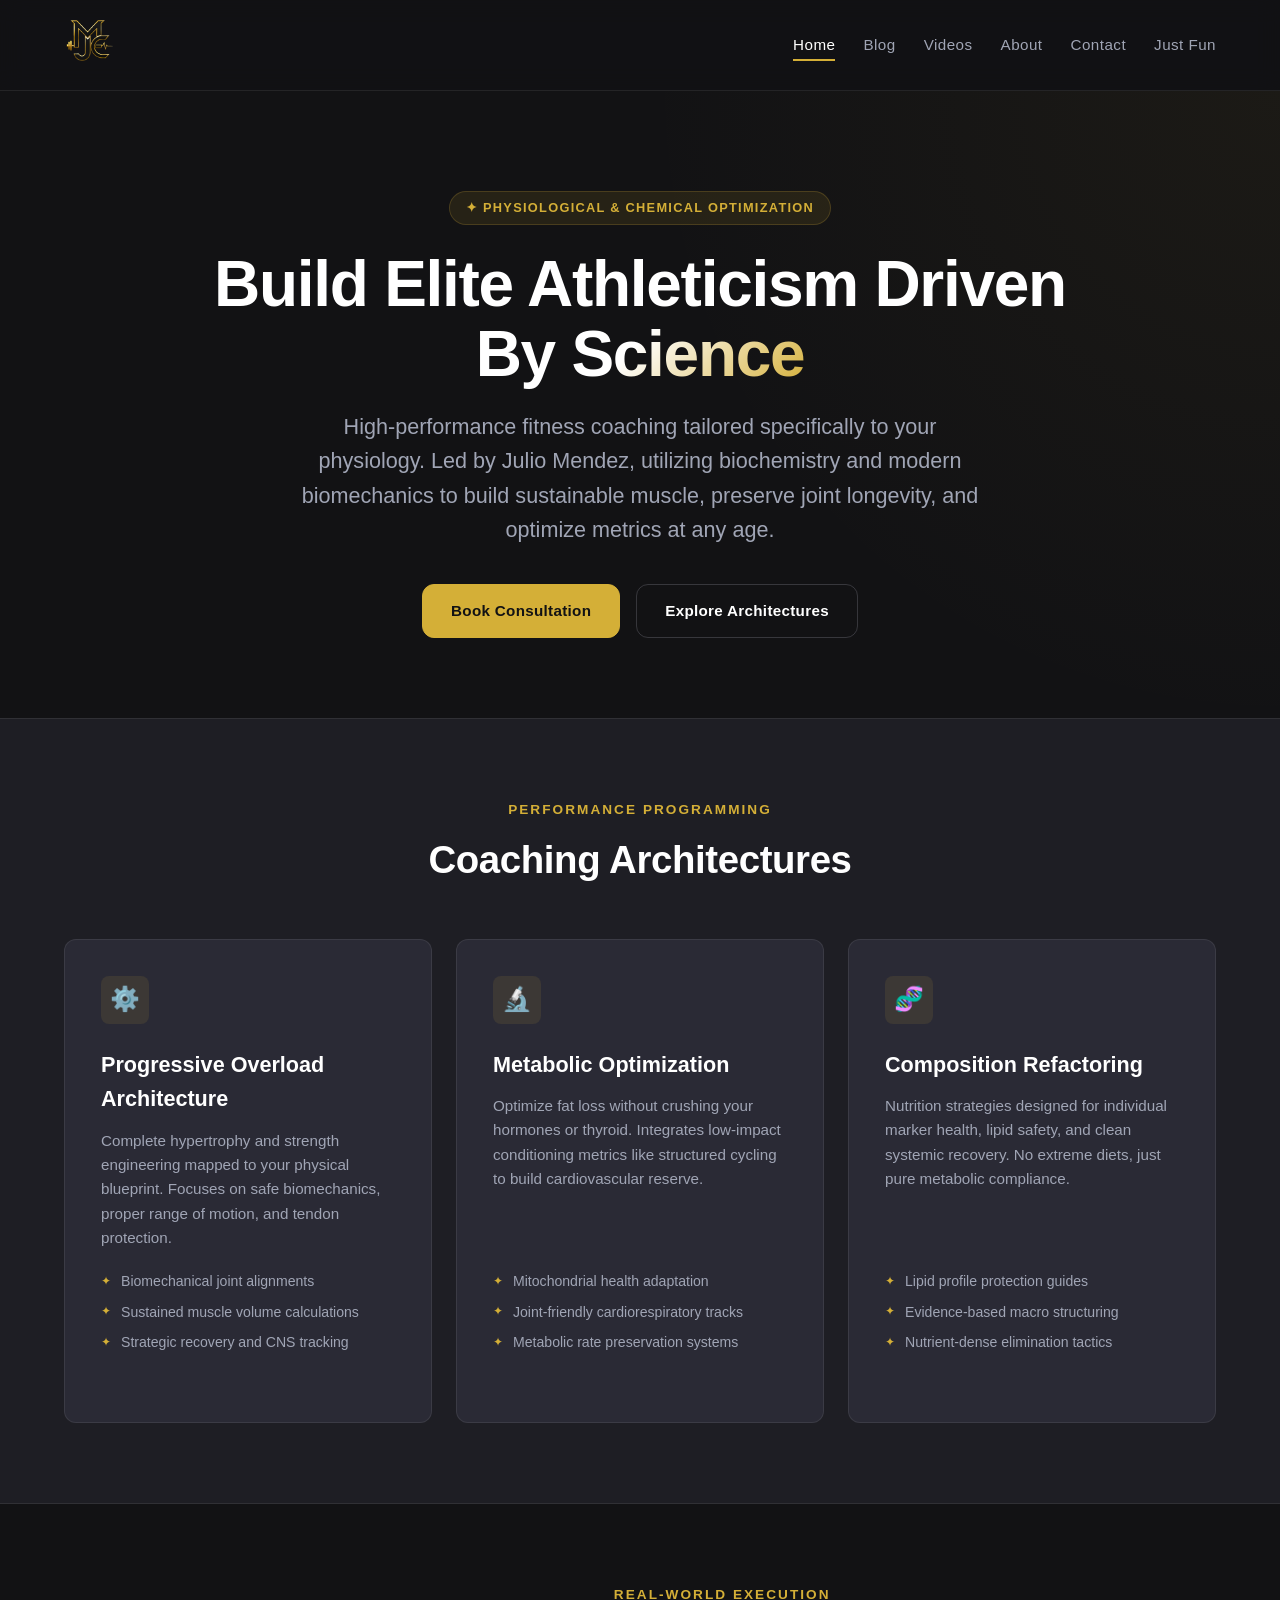
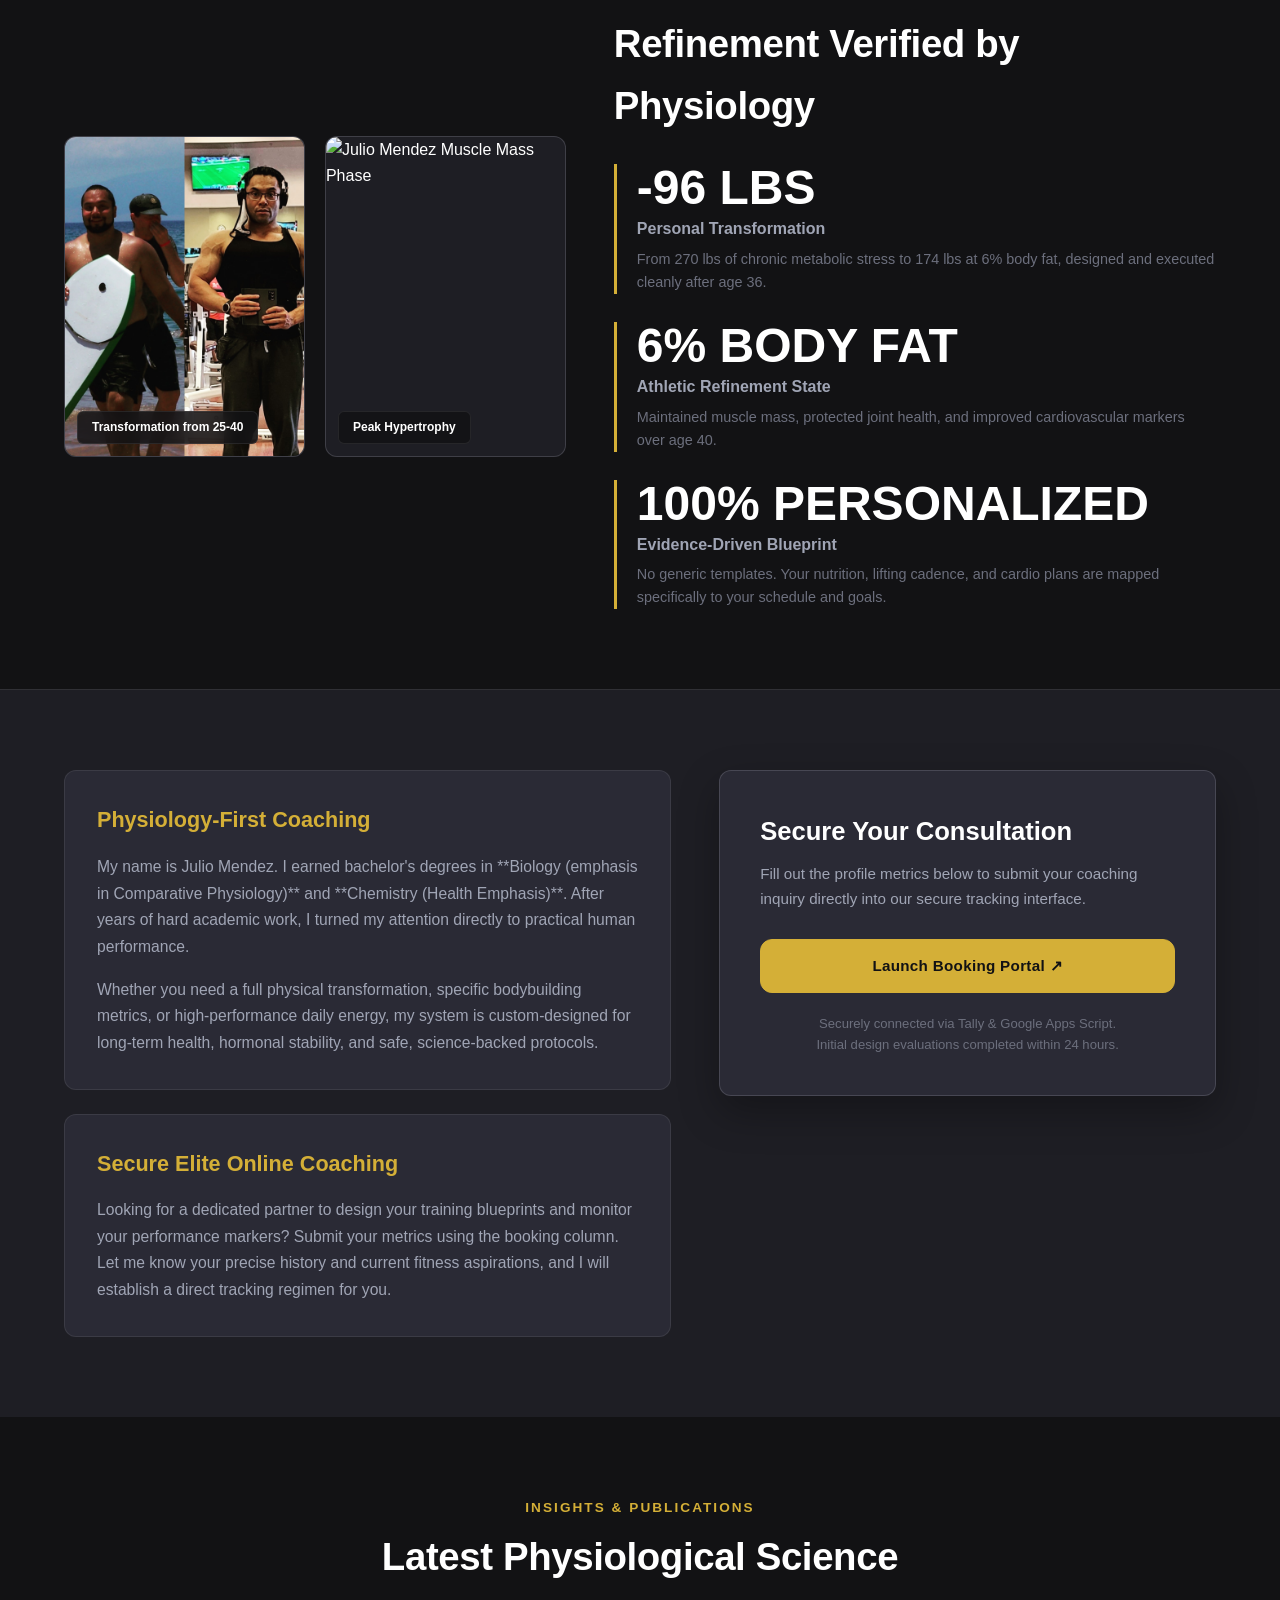
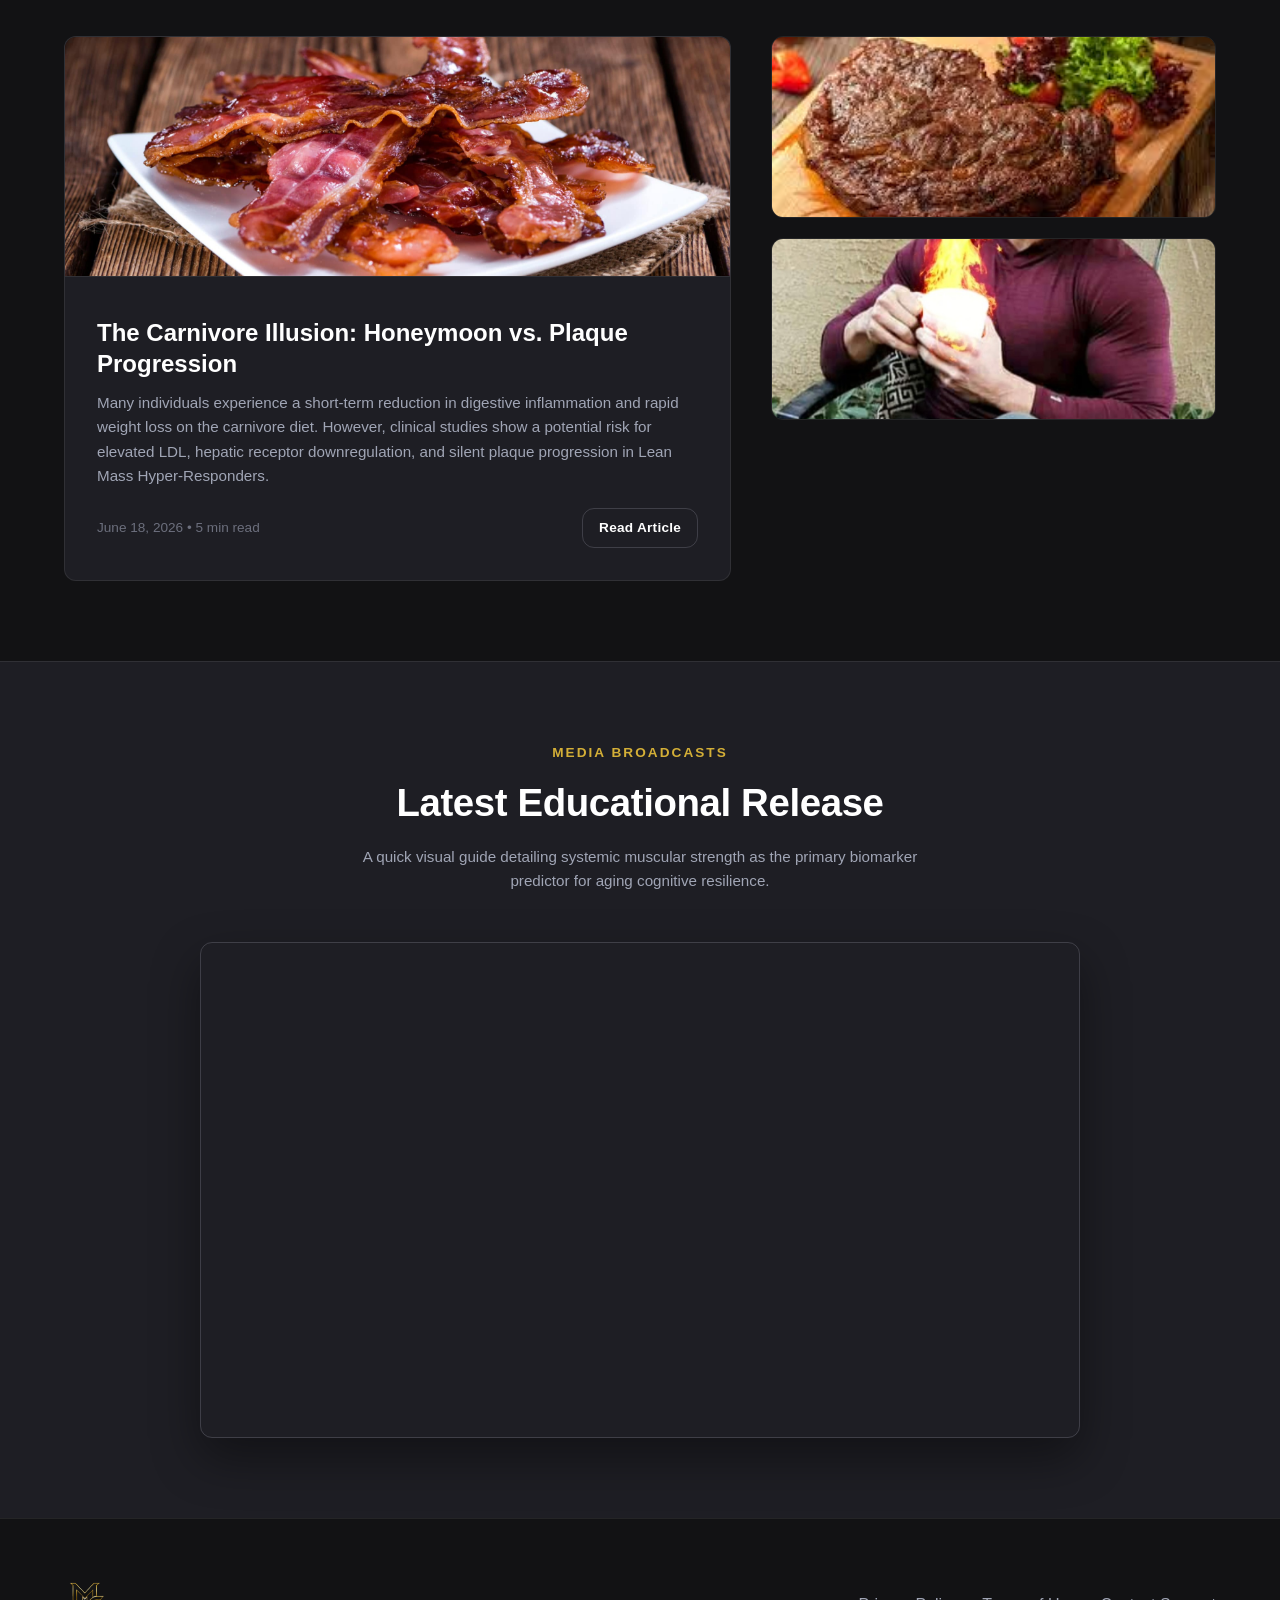
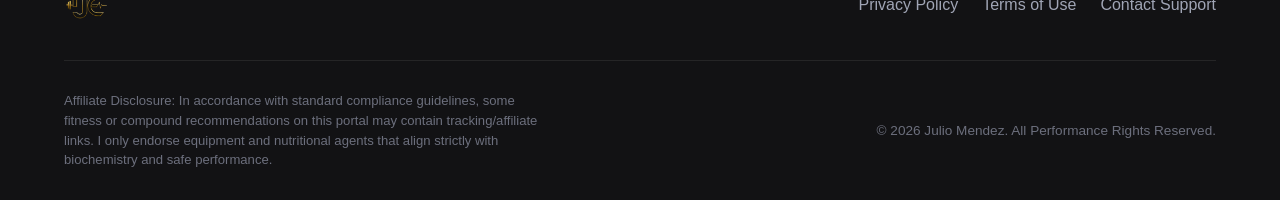
==== index.html @ 345911b3 "fix link to images" ====
<!DOCTYPE html>
<html lang="en">

<head>
    <meta charset="UTF-8" />
    <meta name="viewport" content="width=device-width, initial-scale=1.0" />
    <title>Julio Mendez — Elite Physical Refinement & Conditioning</title>

    <!-- Premium CSS Theme -->
    <link rel="stylesheet" href="assets/css/main.css" />
</head>

<body>

    <!-- HEADER -->
    <header>
        <div class="container header-wrap">
            <div class="logo-wrapper">
                <a href="index.html">
                    <img src="assets/images/logo.png" class="logo" alt="Julio Mendez Physical Refinement Logo" />
                </a>
            </div>
            <nav class="nav-links">
                <a href="index.html" class="active">Home</a>
                <a href="blog/index.html">Blog</a>
                <a href="videos/index.html">Videos</a>
                <a href="about/index.html">About</a>
                <a href="contact/index.html">Contact</a>
                <a href="justfun/index.html">Just Fun</a>
            </nav>
        </div>
    </header>

    <main>

        <!-- HERO SECTION -->
        <section class="hero-section">
            <div class="container">
                <div class="hero-badge">
                    ✦ Physiological & Chemical Optimization
                </div>
                <h1 class="hero-title">
                    Build Elite Athleticism Driven By <span>Science</span>
                </h1>
                <p class="hero-subtitle">
                    High-performance fitness coaching tailored specifically to your physiology. Led by Julio Mendez,
                    utilizing biochemistry and modern biomechanics to build sustainable muscle, preserve joint
                    longevity, and optimize metrics at any age.
                </p>
                <div class="hero-ctas">
                    <a href="pages/contact.html" class="btn btn-primary">Book Consultation</a>
                    <a href="#architectures" class="btn btn-secondary">Explore Architectures</a>
                </div>
            </div>
        </section>

        <!-- VALUE DRIVEN SECTIONS (Programs & Architecture) -->
        <section class="programs-section" id="architectures">
            <div class="container">
                <div class="section-header">
                    <span class="section-label">Performance Programming</span>
                    <h2 class="section-title">Coaching Architectures</h2>
                </div>

                <div class="programs-grid">

                    <!-- Card 1 -->
                    <div class="program-card">
                        <div class="program-icon">⚙️</div>
                        <h3>Progressive Overload Architecture</h3>
                        <p>
                            Complete hypertrophy and strength engineering mapped to your physical blueprint. Focuses on
                            safe biomechanics, proper range of motion, and tendon protection.
                        </p>
                        <ul class="program-bullets">
                            <li>Biomechanical joint alignments</li>
                            <li>Sustained muscle volume calculations</li>
                            <li>Strategic recovery and CNS tracking</li>
                        </ul>
                    </div>

                    <!-- Card 2 -->
                    <div class="program-card">
                        <div class="program-icon">🔬</div>
                        <h3>Metabolic Optimization</h3>
                        <p>
                            Optimize fat loss without crushing your hormones or thyroid. Integrates low-impact
                            conditioning metrics like structured cycling to build cardiovascular reserve.
                        </p>
                        <ul class="program-bullets">
                            <li>Mitochondrial health adaptation</li>
                            <li>Joint-friendly cardiorespiratory tracks</li>
                            <li>Metabolic rate preservation systems</li>
                        </ul>
                    </div>

                    <!-- Card 3 -->
                    <div class="program-card">
                        <div class="program-icon">🧬</div>
                        <h3>Composition Refactoring</h3>
                        <p>
                            Nutrition strategies designed for individual marker health, lipid safety, and clean systemic
                            recovery. No extreme diets, just pure metabolic compliance.
                        </p>
                        <ul class="program-bullets">
                            <li>Lipid profile protection guides</li>
                            <li>Evidence-based macro structuring</li>
                            <li>Nutrient-dense elimination tactics</li>
                        </ul>
                    </div>

                </div>
            </div>
        </section>

        <!-- EVIDENCE ENGINE (Results Grid) -->
        <section class="results-section">
            <div class="container">
                <div class="results-grid">

                    <div class="results-visuals">
                        <div class="image-frame">
                            <img src="assets/images/myself/25-40.jpg" alt="Julio Mendez Physical Progress Phase" />
                            <div class="image-label">Transformation from 25-40</div>
                        </div>
                        <div class="image-frame">
                            <img src="assets/images/myself/gains.jpg" alt="Julio Mendez Muscle Mass Phase" />
                            <div class="image-label">Peak Hypertrophy</div>
                        </div>
                    </div>

                    <div class="results-stats">
                        <div>
                            <span class="section-label">Real-World Execution</span>
                            <h2 class="section-title">Refinement Verified by Physiology</h2>
                        </div>

                        <div class="stat-item">
                            <div class="stat-number">-96 LBS</div>
                            <div class="stat-label">Personal Transformation</div>
                            <div class="stat-desc">From 270 lbs of chronic metabolic stress to 174 lbs at 6% body fat,
                                designed and executed cleanly after age 36.</div>
                        </div>

                        <div class="stat-item">
                            <div class="stat-number">6% BODY FAT</div>
                            <div class="stat-label">Athletic Refinement State</div>
                            <div class="stat-desc">Maintained muscle mass, protected joint health, and improved
                                cardiovascular markers over age 40.</div>
                        </div>

                        <div class="stat-item">
                            <div class="stat-number">100% PERSONALIZED</div>
                            <div class="stat-label">Evidence-Driven Blueprint</div>
                            <div class="stat-desc">No generic templates. Your nutrition, lifting cadence, and cardio
                                plans are mapped specifically to your schedule and goals.</div>
                        </div>
                    </div>

                </div>
            </div>
        </section>

        <!-- INTEGRATION AND CONVERSION CONSOLE -->
        <section class="conversion-section">
            <div class="container">
                <div class="conversion-layout">

                    <div class="info-column">
                        <div class="info-card">
                            <h3>Physiology-First Coaching</h3>
                            <p>
                                My name is Julio Mendez. I earned bachelor's degrees in **Biology (emphasis in
                                Comparative Physiology)** and **Chemistry (Health Emphasis)**. After years of hard
                                academic work, I turned my attention directly to practical human performance.
                            </p>
                            <p>
                                Whether you need a full physical transformation, specific bodybuilding metrics, or
                                high-performance daily energy, my system is custom-designed for long-term health,
                                hormonal stability, and safe, science-backed protocols.
                            </p>
                        </div>

                        <div class="info-card">
                            <h3>Secure Elite Online Coaching</h3>
                            <p>
                                Looking for a dedicated partner to design your training blueprints and monitor your
                                performance markers? Submit your metrics using the booking column. Let me know your
                                precise history and current fitness aspirations, and I will establish a direct tracking
                                regimen for you.
                            </p>
                        </div>
                    </div>

                    <!-- CONVERSION CARD -->
                    <div class="form-column">
                        <h3>Secure Your Consultation</h3>
                        <p>Fill out the profile metrics below to submit your coaching inquiry directly into our secure
                            tracking interface.</p>

                        <a href="pages/contact.html" class="btn btn-primary"
                            style="width: 100%; margin-bottom: 20px; text-align: center;">
                            Launch Booking Portal ↗
                        </a>

                        <div style="font-size: 0.82rem; text-align: center; color: var(--text-muted);">
                            Securely connected via Tally &amp; Google Apps Script.
                            <br>Initial design evaluations completed within 24 hours.
                        </div>
                    </div>

                </div>
            </div>
        </section>

        <!-- DYNAMIC BLOG PREVIEW & MEDIA SECTION -->
        <section class="media-section">
            <div class="container">
                <div class="section-header">
                    <span class="section-label">Insights &amp; Publications</span>
                    <h2 class="section-title">Latest Physiological Science</h2>
                </div>

                <div class="media-grid">

                    <!-- Left Large Blog Card -->
                    <article class="blog-preview-card">
                        <img src="assets/images/nutrition/Bacon.jpg" class="blog-hero-image"
                            alt="Carnivore Diet Saturated Fats Analysis" />
                        <div class="blog-preview-content">
                            <h3><a href="/blog/Carnivore.html">The Carnivore Illusion: Honeymoon vs. Plaque
                                    Progression</a></h3>
                            <p>
                                Many individuals experience a short-term reduction in digestive inflammation and rapid
                                weight loss on the carnivore diet. However, clinical studies show a potential risk for
                                elevated LDL, hepatic receptor downregulation, and silent plaque progression in Lean
                                Mass Hyper-Responders.
                            </p>
                            <div style="display: flex; justify-content: space-between; align-items: center;">
                                <span style="font-size: 0.85rem; color: var(--text-muted);">June 18, 2026 • 5 min
                                    read</span>
                                <a href="pages/blog/Carnivore.html" class="btn btn-secondary"
                                    style="padding: 8px 16px; font-size: 0.85rem;">Read Article</a>
                            </div>
                        </div>
                    </article>

                    <!-- Right Small Panels -->
                    <div class="media-right-panel">
                        <div class="asset-box">
                            <img src="assets/images/nutrition/steak.jpg"
                                alt="Organ Meat Nutrition and Saturated Fats" />
                        </div>
                        <div class="asset-box">
                            <img src="assets/images/training/SittingFit.JPG" alt="Low-Impact Cycling Active Recovery" />
                        </div>
                    </div>

                </div>
            </div>
        </section>

        <!-- LATEST VIDEO EXPLAINER -->
        <section class="video-feature">
            <div class="container">
                <div class="section-header">
                    <span class="section-label">Media Broadcasts</span>
                    <h2 class="section-title">Latest Educational Release</h2>
                    <p
                        style="color: var(--text-secondary); max-width: 600px; margin: 12px auto 0 auto; font-size: 0.95rem;">
                        A quick visual guide detailing systemic muscular strength as the primary biomarker predictor for
                        aging cognitive resilience.
                    </p>
                </div>

                <div class="video-wrapper">
                    <iframe src="https://www.youtube.com/embed/BVII_WZAC5I?si=k0zuBZcMYkrs3hSx"
                        title="Sarcopenia and Aging Brain Protective Dynamics"
                        allow="accelerometer; autoplay; clipboard-write; encrypted-media; gyroscope; picture-in-picture; web-share"
                        referrerpolicy="strict-origin-when-cross-origin" allowfullscreen>
                    </iframe>
                </div>
            </div>
        </section>

    </main>

    <!-- FOOTER -->
    <footer class="site-footer">
        <div class="container">
            <div class="footer-top">
                <div class="footer-logo">
                    <img src="assets/images/logo.png" alt="Julio Mendez Physical Refinement Logo" />
                </div>
                <div class="footer-links">
                    <a href="#">Privacy Policy</a>
                    <a href="#">Terms of Use</a>
                    <a href="pages/contact.html">Contact Support</a>
                </div>
            </div>
            <div class="footer-bottom">
                <div class="affiliate-info">
                    Affiliate Disclosure: In accordance with standard compliance guidelines, some fitness or compound
                    recommendations on this portal may contain tracking/affiliate links. I only endorse equipment and
                    nutritional agents that align strictly with biochemistry and safe performance.
                </div>
                <div>
                    &copy; 2026 Julio Mendez. All Performance Rights Reserved.
                </div>
            </div>
        </div>
    </footer>

</body>

</html>
---- assets/css/main.css ----
/* ==========================================================================
   1. DESIGN SYSTEM & TOKEN LAYER
   ========================================================================== */
:root {
  --bg-primary: #121214;       /* Deep rich dark backdrop */
  --bg-secondary: #1E1E24;     /* Elevated section backgrounds */
  --bg-tertiary: #2A2A35;      /* Interactive components and cards */
  
  --accent-gold: #D4AF37;      /* Controlled premium gold accent */
  --accent-gold-muted: #8F7628;/* Muted gold for borders / inactive states */
  --slate-silver: #8A8D9A;     /* Soft secondary border / icon tone */
  
  --text-primary: #FFFFFF;     /* Pure high-impact reading white */
  --text-secondary: #A0A5B5;   /* Secondary reading gray */
  --text-muted: #6C6F7D;        /* Metadata and captions */
  
  --border-subtle: rgba(255, 255, 255, 0.08);
  --border-silver: rgba(138, 141, 154, 0.3);
  
  --font-sans: -apple-system, BlinkMacSystemFont, "Segoe UI", Roboto, Helvetica, Arial, sans-serif;
  --transition-smooth: all 0.35s cubic-bezier(0.16, 1, 0.3, 1);
  --border-radius: 12px;
}

/* Global Reset */
* {
  margin: 0;
  padding: 0;
  box-sizing: border-box;
}

html {
  scroll-behavior: smooth;
}

body {
  background-color: var(--bg-primary);
  color: var(--text-primary);
  font-family: var(--font-sans);
  font-size: 16px;
  line-height: 1.6;
  overflow-x: hidden;
  -webkit-font-smoothing: antialiased;
}

/* Utility Containers */
.container {
  width: 100%;
  max-width: 1200px;
  margin: 0 auto;
  padding: 0 24px;
}

/* ==========================================================================
   2. HEADER & NAVIGATION
   ========================================================================== */
header {
  background-color: rgba(18, 18, 20, 0.9);
  backdrop-filter: blur(12px);
  border-bottom: 1px solid var(--border-subtle);
  position: sticky;
  top: 0;
  z-index: 100;
  padding: 16px 0;
}

header .header-wrap {
  display: flex;
  justify-content: space-between;
  align-items: center;
}

.logo-wrapper {
  display: flex;
  align-items: center;
}

.logo {
  height: 50px;
  width: auto;
  object-fit: contain;
  filter: brightness(1.1);
  transition: var(--transition-smooth);
}

.logo:hover {
  transform: scale(1.02);
}

.nav-links {
  display: flex;
  gap: 28px;
  align-items: center;
}

.nav-links a {
  text-decoration: none;
  color: var(--text-secondary);
  font-weight: 500;
  font-size: 0.95rem;
  letter-spacing: 0.03em;
  transition: var(--transition-smooth);
  position: relative;
  padding: 4px 0;
}

.nav-links a::after {
  content: '';
  position: absolute;
  bottom: 0;
  left: 0;
  width: 0;
  height: 2px;
  background-color: var(--accent-gold);
  transition: var(--transition-smooth);
}

.nav-links a:hover {
  color: var(--text-primary);
}

.nav-links a:hover::after,
.nav-links a.active::after {
  width: 100%;
}

.nav-links a.active {
  color: var(--text-primary);
}

/* ==========================================================================
   3. HERO SECTION (Conversion Priority)
   ========================================================================== */
.hero-section {
  padding: 100px 0 80px 0;
  background: radial-gradient(circle at top right, rgba(212, 175, 55, 0.05), transparent 45%);
  text-align: center;
}

.hero-badge {
  display: inline-flex;
  align-items: center;
  gap: 8px;
  background-color: rgba(212, 175, 55, 0.1);
  border: 1px solid rgba(212, 175, 55, 0.2);
  color: var(--accent-gold);
  padding: 6px 16px;
  border-radius: 100px;
  font-size: 0.8rem;
  font-weight: 600;
  text-transform: uppercase;
  letter-spacing: 0.1em;
  margin-bottom: 24px;
}

.hero-title {
  font-size: clamp(2.5rem, 5vw, 4.2rem);
  font-weight: 800;
  line-height: 1.1;
  letter-spacing: -0.02em;
  color: var(--text-primary);
  max-width: 900px;
  margin: 0 auto 20px auto;
}

.hero-title span {
  color: var(--accent-gold);
  background: linear-gradient(135deg, var(--text-primary) 30%, var(--accent-gold) 100%);
  -webkit-background-clip: text;
  -webkit-text-fill-color: transparent;
}

.hero-subtitle {
  font-size: clamp(1.1rem, 2vw, 1.35rem);
  color: var(--text-secondary);
  max-width: 680px;
  margin: 0 auto 36px auto;
}

.hero-ctas {
  display: flex;
  justify-content: center;
  gap: 16px;
  flex-wrap: wrap;
}

/* Global Button Archetypes */
.btn {
  display: inline-flex;
  align-items: center;
  justify-content: center;
  padding: 14px 28px;
  font-size: 0.95rem;
  font-weight: 600;
  border-radius: var(--border-radius);
  text-decoration: none;
  transition: var(--transition-smooth);
  cursor: pointer;
  letter-spacing: 0.02em;
}

.btn-primary {
  background-color: var(--accent-gold);
  color: #121214;
  border: 1px solid var(--accent-gold);
}

.btn-primary:hover {
  background-color: #E6C14A;
  transform: translateY(-2px);
  box-shadow: 0 8px 24px rgba(212, 175, 55, 0.2);
}

.btn-secondary {
  background-color: transparent;
  color: var(--text-primary);
  border: 1px solid var(--border-silver);
}

.btn-secondary:hover {
  background-color: rgba(255, 255, 255, 0.05);
  border-color: var(--text-primary);
  transform: translateY(-2px);
}

/* ==========================================================================
   4. VALUE DRIVEN SECTIONS (Programs & Architecture)
   ========================================================================== */
.section-header {
  text-align: center;
  margin-bottom: 48px;
}

.section-label {
  font-size: 0.85rem;
  font-weight: 700;
  color: var(--accent-gold);
  text-transform: uppercase;
  letter-spacing: 0.15em;
  margin-bottom: 8px;
  display: block;
}

.section-title {
  font-size: clamp(1.8rem, 3vw, 2.6rem);
  font-weight: 700;
  letter-spacing: -0.01em;
}

.programs-section {
  padding: 80px 0;
  background-color: var(--bg-secondary);
  border-top: 1px solid var(--border-subtle);
  border-bottom: 1px solid var(--border-subtle);
}

.programs-grid {
  display: grid;
  grid-template-columns: repeat(auto-fit, minmax(320px, 1fr));
  gap: 24px;
}

.program-card {
  background-color: var(--bg-tertiary);
  border: 1px solid var(--border-subtle);
  border-radius: var(--border-radius);
  padding: 36px;
  transition: var(--transition-smooth);
  display: flex;
  flex-direction: column;
}

.program-card:hover {
  transform: translateY(-6px);
  border-color: rgba(212, 175, 55, 0.4);
  box-shadow: 0 12px 32px rgba(0, 0, 0, 0.25);
}

.program-icon {
  width: 48px;
  height: 48px;
  display: flex;
  align-items: center;
  justify-content: center;
  background-color: rgba(212, 175, 55, 0.1);
  border-radius: 8px;
  margin-bottom: 24px;
  color: var(--accent-gold);
  font-size: 1.5rem;
}

.program-card h3 {
  font-size: 1.35rem;
  font-weight: 700;
  margin-bottom: 12px;
  color: var(--text-primary);
}

.program-card p {
  color: var(--text-secondary);
  font-size: 0.95rem;
  line-height: 1.6;
  margin-bottom: 20px;
  flex-grow: 1;
}

.program-bullets {
  list-style: none;
  padding: 0;
  margin-bottom: 24px;
}

.program-bullets li {
  font-size: 0.88rem;
  color: var(--text-secondary);
  margin-bottom: 8px;
  display: flex;
  align-items: center;
  gap: 10px;
}

.program-bullets li::before {
  content: "✦";
  color: var(--accent-gold);
  font-size: 0.75rem;
}

/* ==========================================================================
   5. RESULTS GRID (Evidence Engine)
   ========================================================================== */
.results-section {
  padding: 80px 0;
}

.results-grid {
  display: grid;
  grid-template-columns: 1fr 1.2fr;
  gap: 48px;
  align-items: center;
}

.results-visuals {
  display: grid;
  grid-template-columns: 1fr 1fr;
  gap: 20px;
}

.image-frame {
  position: relative;
  border-radius: var(--border-radius);
  overflow: hidden;
  border: 1px solid var(--border-silver);
  background-color: var(--bg-secondary);
  aspect-ratio: 3 / 4;
}

.image-frame img {
  width: 100%;
  height: 100%;
  object-fit: cover;
  transition: var(--transition-smooth);
}

.image-frame:hover img {
  transform: scale(1.04);
}

.image-label {
  position: absolute;
  bottom: 12px;
  left: 12px;
  background-color: rgba(18, 18, 20, 0.85);
  backdrop-filter: blur(8px);
  padding: 6px 14px;
  border-radius: 6px;
  font-size: 0.75rem;
  font-weight: 600;
  color: var(--text-primary);
  border: 1px solid var(--border-subtle);
}

.results-stats {
  display: flex;
  flex-direction: column;
  gap: 28px;
}

.stat-item {
  border-left: 3px solid var(--accent-gold);
  padding-left: 20px;
}

.stat-number {
  font-size: clamp(2.2rem, 4vw, 3rem);
  font-weight: 800;
  color: var(--text-primary);
  line-height: 1;
  margin-bottom: 4px;
}

.stat-label {
  font-size: 1rem;
  color: var(--text-secondary);
  font-weight: 600;
  margin-bottom: 6px;
}

.stat-desc {
  font-size: 0.9rem;
  color: var(--text-muted);
}

/* ==========================================================================
   6. INTEGRATION / CONVERSION FORM & QUICK INFORMATION
   ========================================================================== */
.conversion-section {
  padding: 80px 0;
  background-color: var(--bg-secondary);
  border-top: 1px solid var(--border-subtle);
}

.conversion-layout {
  display: grid;
  grid-template-columns: 1.1fr 0.9fr;
  gap: 48px;
  align-items: start;
}

.info-column {
  display: flex;
  flex-direction: column;
  gap: 24px;
}

.info-card {
  background-color: var(--bg-tertiary);
  border: 1px solid var(--border-subtle);
  border-radius: var(--border-radius);
  padding: 32px;
}

.info-card h3 {
  font-size: 1.35rem;
  font-weight: 700;
  margin-bottom: 16px;
  color: var(--accent-gold);
}

.info-card p {
  color: var(--text-secondary);
  font-size: 0.98rem;
  line-height: 1.7;
  margin-bottom: 16px;
}

.info-card p:last-child {
  margin-bottom: 0;
}

.form-column {
  background-color: var(--bg-tertiary);
  border: 1px solid var(--border-silver);
  border-radius: var(--border-radius);
  padding: 40px;
  box-shadow: 0 16px 40px rgba(0,0,0,0.3);
}

.form-column h3 {
  font-size: 1.6rem;
  font-weight: 700;
  margin-bottom: 10px;
}

.form-column p {
  color: var(--text-secondary);
  font-size: 0.95rem;
  margin-bottom: 28px;
}

/* ==========================================================================
   7. BLOG & VIDEO MEDIA PLACEMENTS
   ========================================================================== */
.media-section {
  padding: 80px 0;
}

.media-grid {
  display: grid;
  grid-template-columns: 1.2fr 0.8fr;
  gap: 40px;
  align-items: start;
}

.blog-preview-card {
  background-color: var(--bg-secondary);
  border: 1px solid var(--border-subtle);
  border-radius: var(--border-radius);
  overflow: hidden;
  transition: var(--transition-smooth);
}

.blog-preview-card:hover {
  border-color: var(--accent-gold-muted);
}

.blog-hero-image {
  width: 100%;
  height: 240px;
  object-fit: cover;
  border-bottom: 1px solid var(--border-subtle);
}

.blog-preview-content {
  padding: 32px;
}

.blog-preview-content h3 {
  font-size: 1.5rem;
  font-weight: 700;
  margin-bottom: 12px;
  line-height: 1.3;
}

.blog-preview-content h3 a {
  color: var(--text-primary);
  text-decoration: none;
  transition: var(--transition-smooth);
}

.blog-preview-content h3 a:hover {
  color: var(--accent-gold);
}

.blog-preview-content p {
  color: var(--text-secondary);
  font-size: 0.95rem;
  margin-bottom: 20px;
}

.media-right-panel {
  display: flex;
  flex-direction: column;
  gap: 20px;
}

.asset-box {
  border-radius: var(--border-radius);
  overflow: hidden;
  border: 1px solid var(--border-subtle);
}

.asset-box img {
  width: 100%;
  height: 180px;
  object-fit: cover;
  display: block;
}

/* Custom Styled Video Component */
.video-feature {
  padding: 80px 0;
  background-color: var(--bg-secondary);
  border-top: 1px solid var(--border-subtle);
}

.video-wrapper {
  max-width: 880px;
  margin: 0 auto;
  border-radius: var(--border-radius);
  overflow: hidden;
  border: 1px solid var(--border-silver);
  box-shadow: 0 20px 48px rgba(0,0,0,0.4);
}

.video-wrapper iframe {
  width: 100%;
  aspect-ratio: 16 / 9;
  display: block;
  border: 0;
}

/* ==========================================================================
   8. FOOTER
   ========================================================================== */
.site-footer {
  background-color: var(--bg-primary);
  border-top: 1px solid var(--border-subtle);
  padding: 60px 0 30px 0;
}

.footer-top {
  display: flex;
  justify-content: space-between;
  align-items: center;
  flex-wrap: wrap;
  gap: 32px;
  padding-bottom: 30px;
  border-bottom: 1px solid var(--border-subtle);
}

.footer-bottom {
  display: flex;
  justify-content: space-between;
  align-items: center;
  padding-top: 30px;
  flex-wrap: wrap;
  gap: 20px;
  font-size: 0.85rem;
  color: var(--text-muted);
}

.footer-logo img {
  height: 44px;
  width: auto;
  filter: opacity(0.85);
}

.footer-links {
  display: flex;
  gap: 24px;
}

.footer-links a {
  color: var(--text-secondary);
  text-decoration: none;
  transition: var(--transition-smooth);
}

.footer-links a:hover {
  color: var(--text-primary);
}

.affiliate-info {
  max-width: 480px;
  font-size: 0.82rem;
  color: var(--text-muted);
  line-height: 1.5;
}

/* ==========================================================================
   9. MOBILE STYLES (Mobile-First Responsiveness)
   ========================================================================== */
@media (max-width: 991px) {
  .results-grid {
    grid-template-columns: 1fr;
    gap: 40px;
  }
  
  .conversion-layout {
    grid-template-columns: 1fr;
  }
  
  .media-grid {
    grid-template-columns: 1fr;
  }
  
  .media-right-panel {
    flex-direction: row;
  }
  
  .media-right-panel .asset-box {
    flex: 1;
  }
}

@media (max-width: 768px) {
  header .header-wrap {
    flex-direction: column;
    gap: 16px;
  }
  
  .nav-links {
    flex-wrap: wrap;
    justify-content: center;
    gap: 16px;
  }
  
  .hero-section {
    padding: 60px 0;
  }
  
  .hero-ctas {
    flex-direction: column;
    width: 100%;
    max-width: 320px;
    margin: 0 auto;
  }
  
  .btn {
    width: 100%;
  }
  
  .results-visuals {
    grid-template-columns: 1fr;
  }
  
  .form-column {
    padding: 24px;
  }
  
  .media-right-panel {
    flex-direction: column;
  }
}
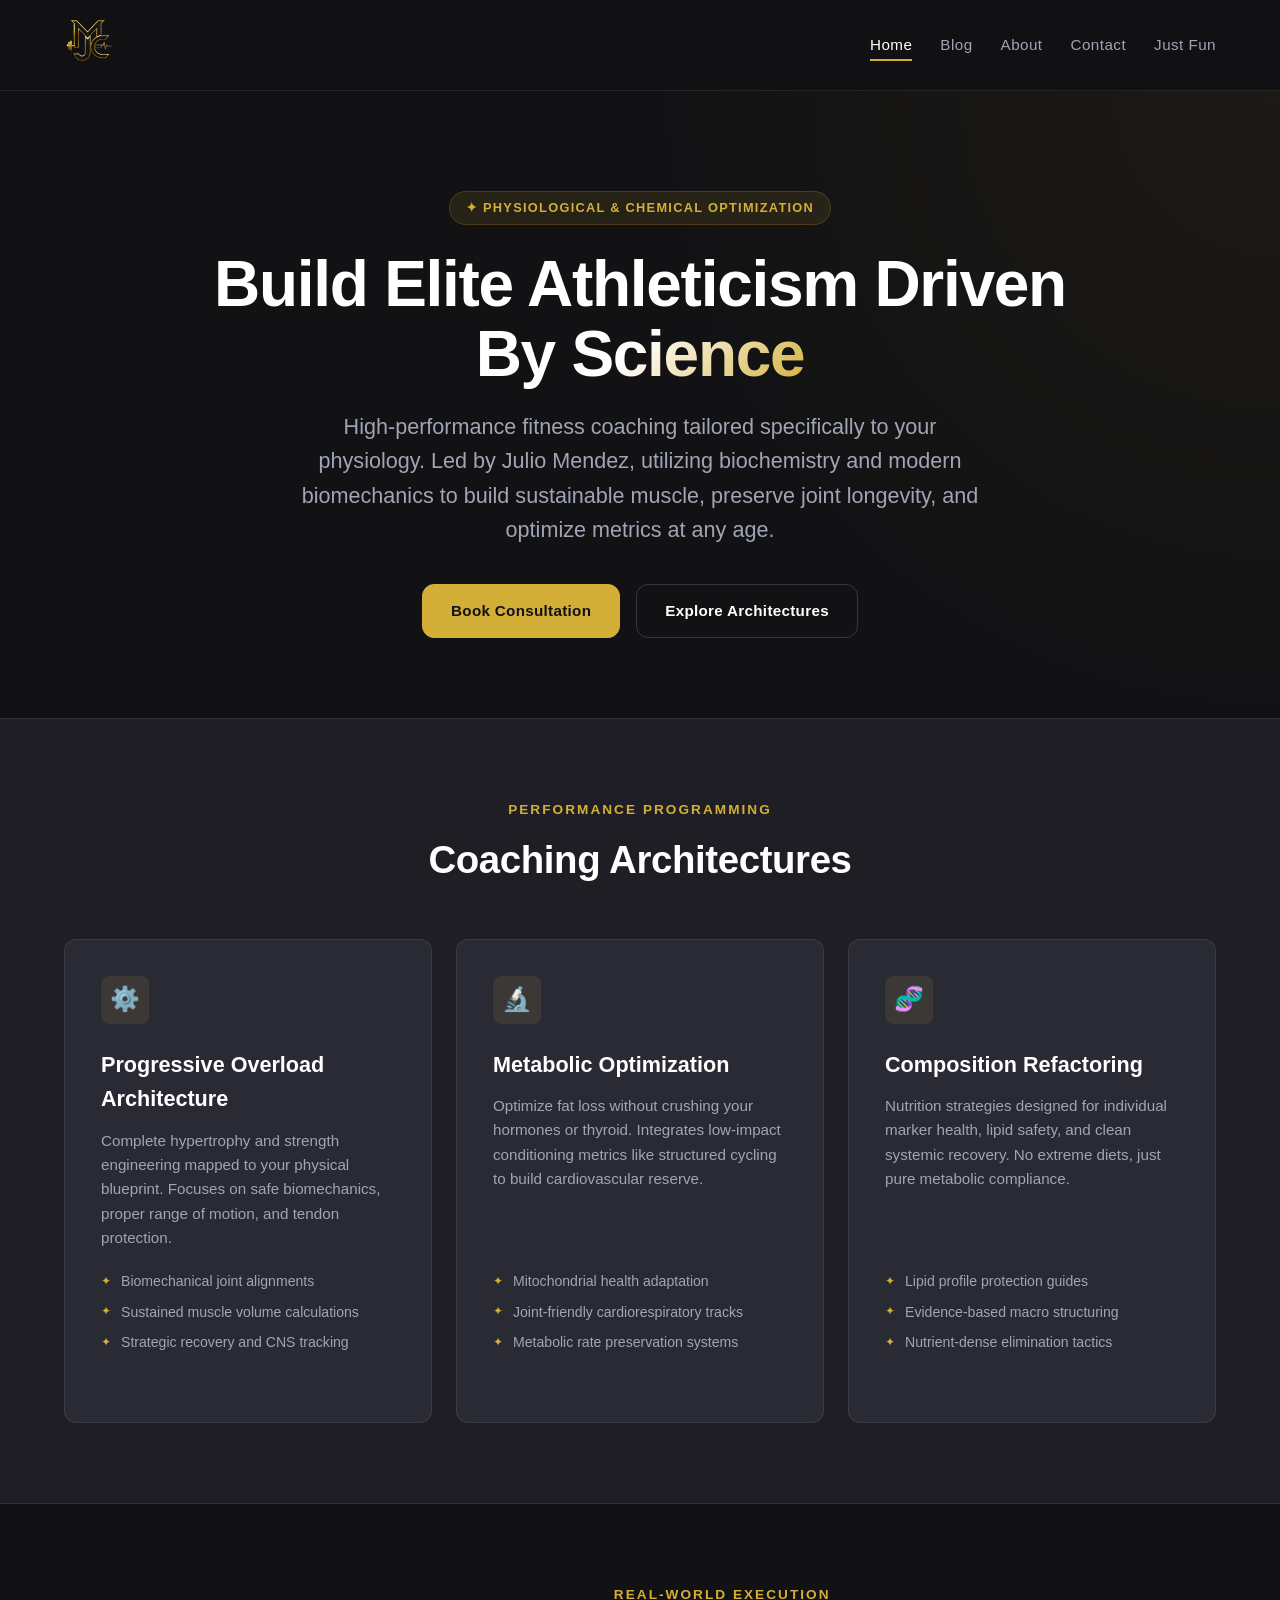
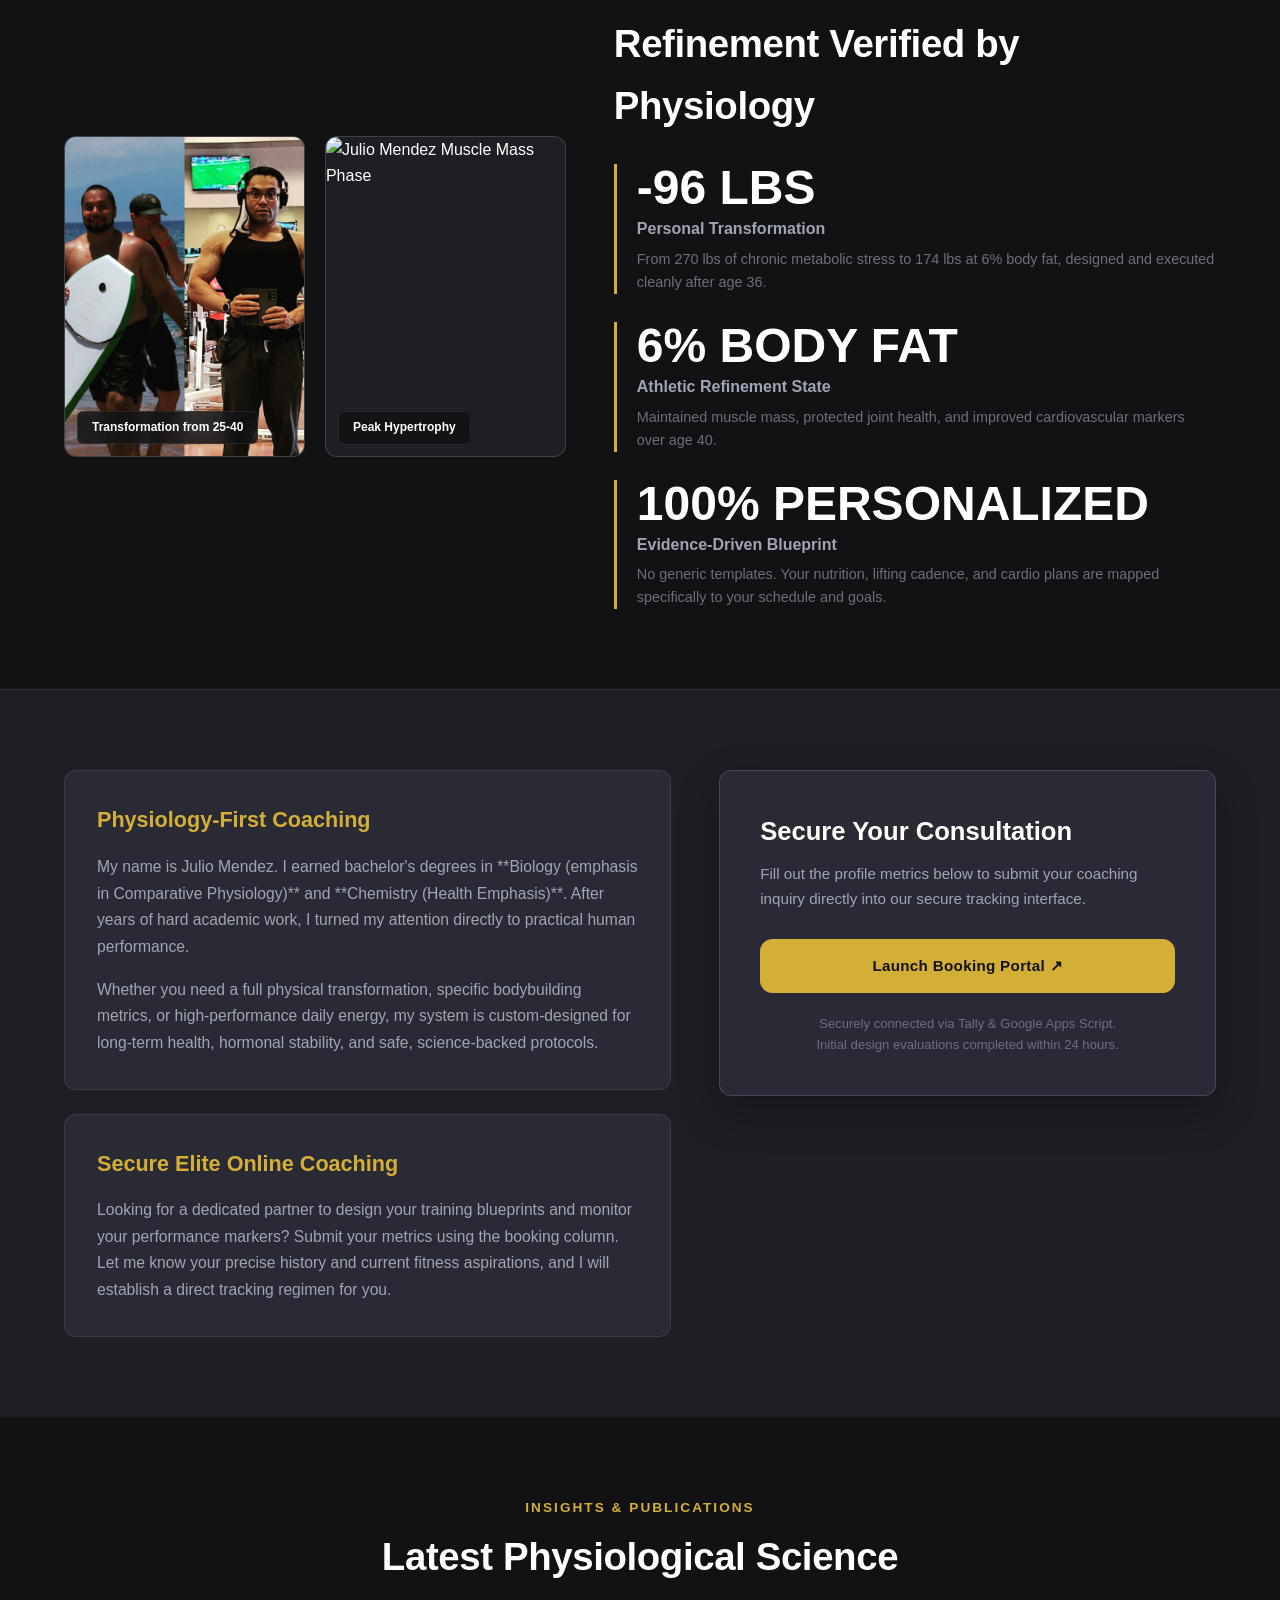
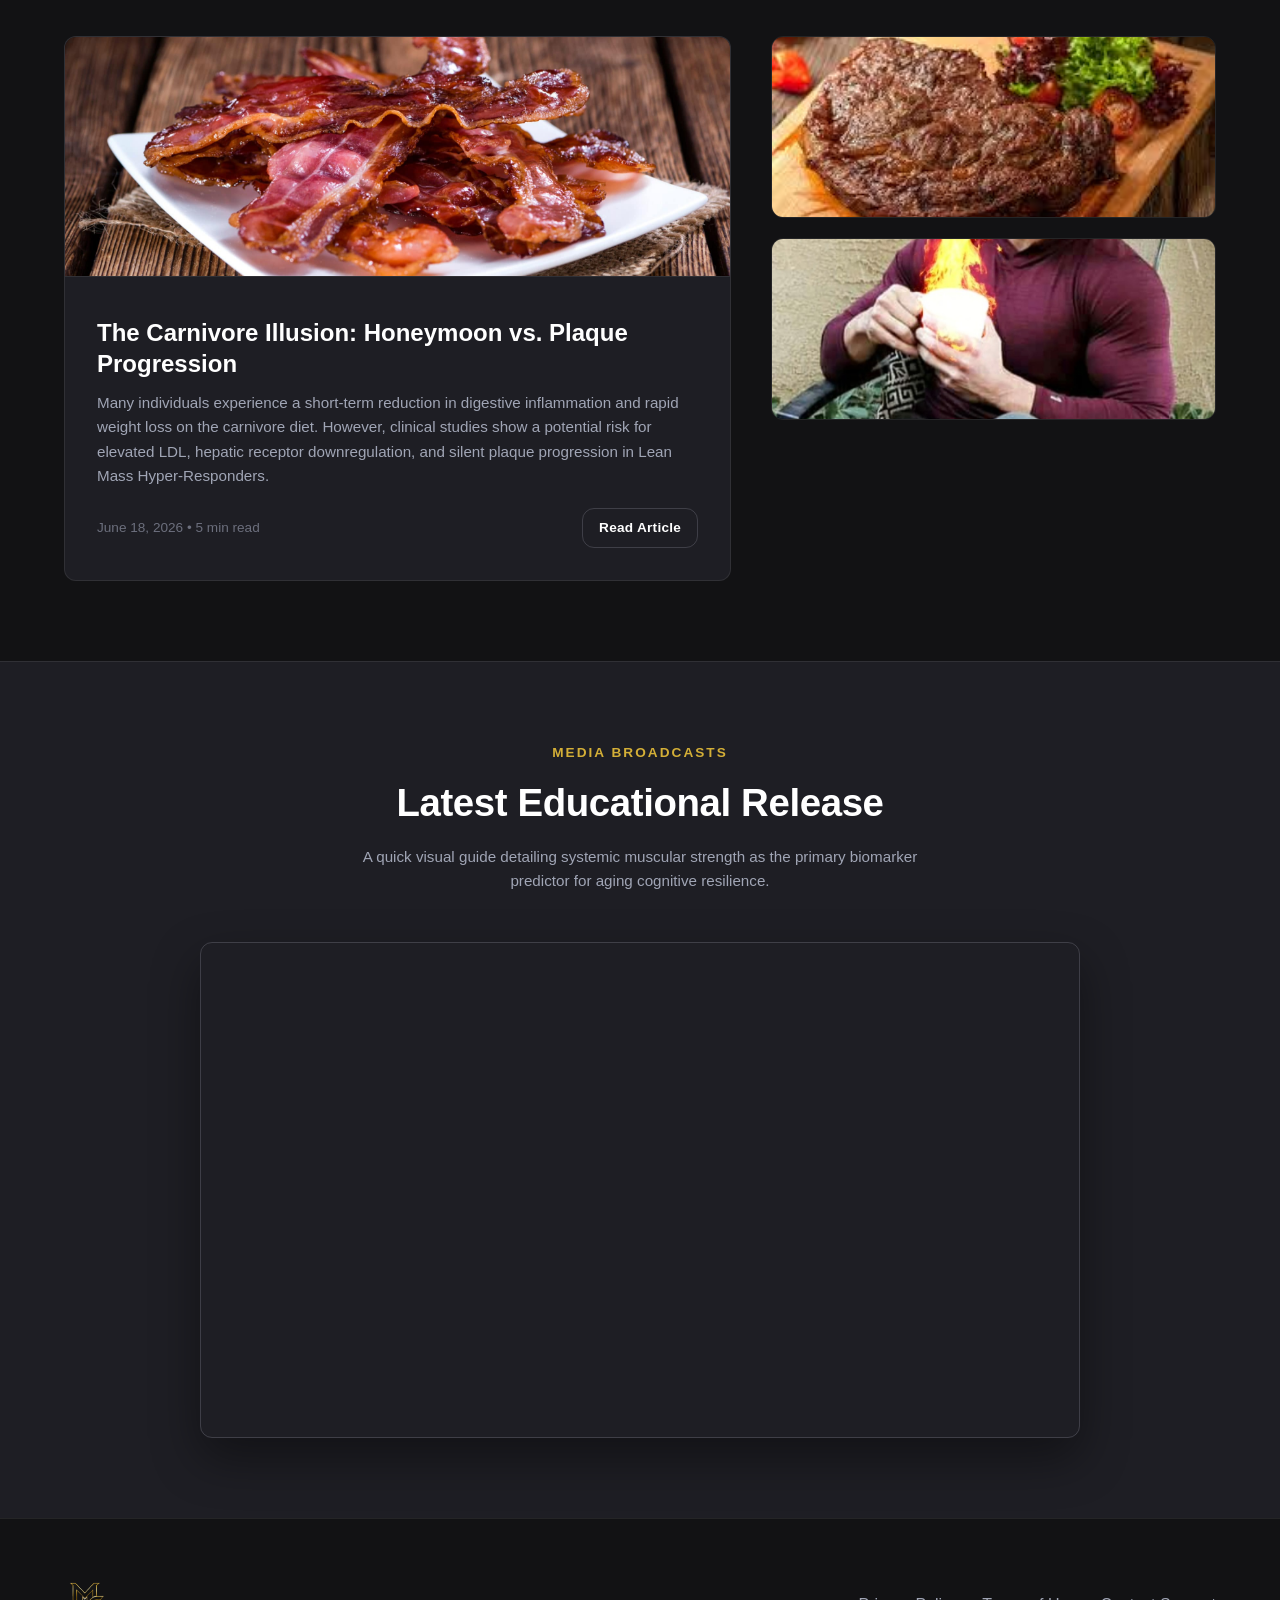
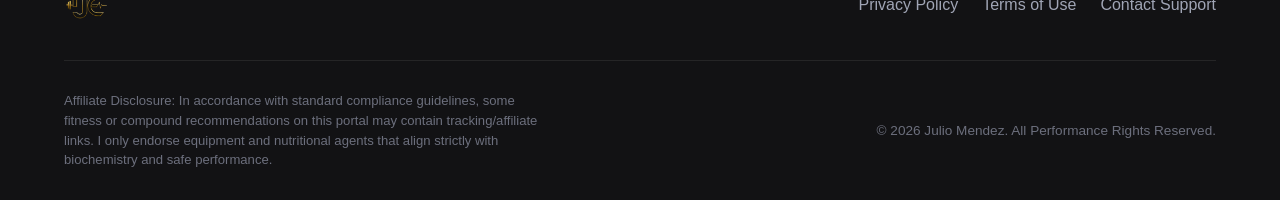
==== commit 21b55f0c: "nav at home fix debug" ====
--- a/index.html
+++ b/index.html
@@ -22,11 +22,10 @@
             </div>
             <nav class="nav-links">
                 <a href="index.html" class="active">Home</a>
-                <a href="blog/index.html">Blog</a>
-                <a href="videos/index.html">Videos</a>
-                <a href="about/index.html">About</a>
-                <a href="contact/index.html">Contact</a>
-                <a href="justfun/index.html">Just Fun</a>
+                <a href="blog/">Blog</a>
+                <a href="about/">About</a>
+                <a href="contact/">Contact</a>
+                <a href="justfun/">Just Fun</a>
             </nav>
         </div>
     </header>
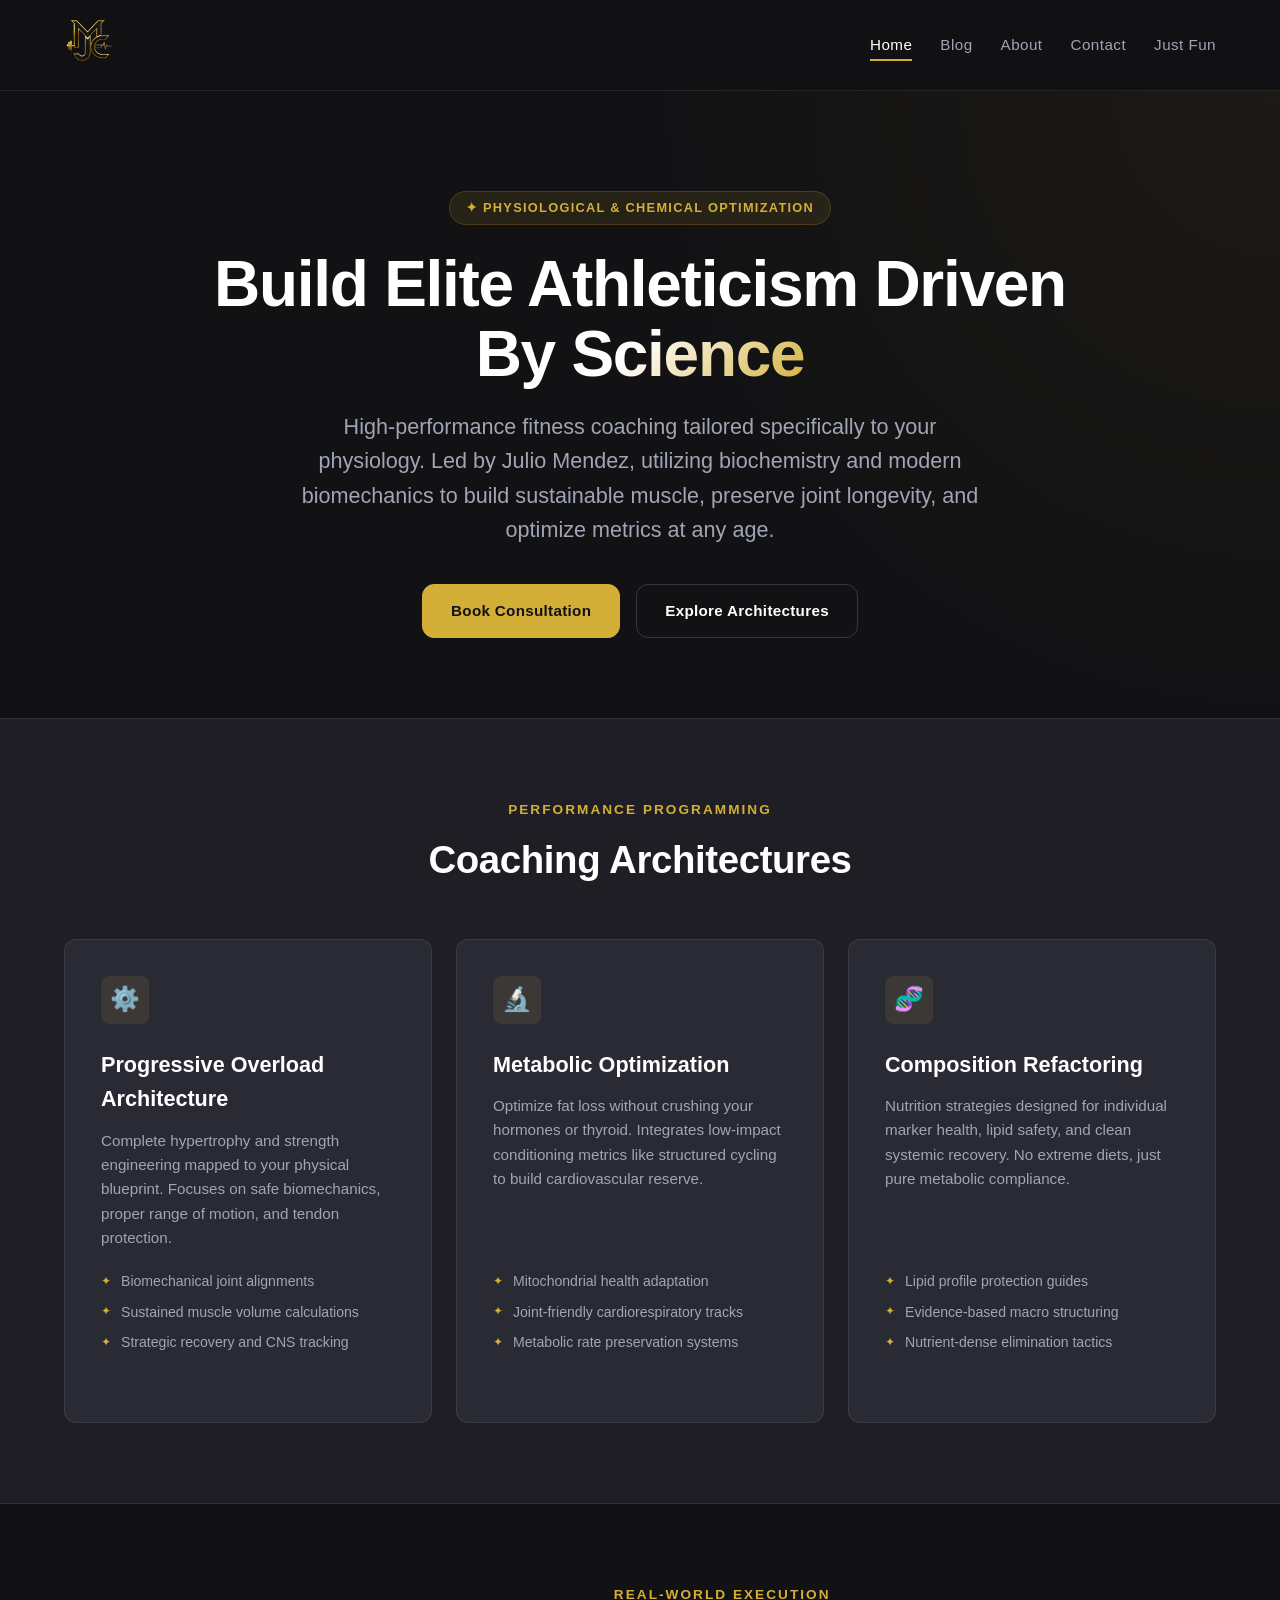
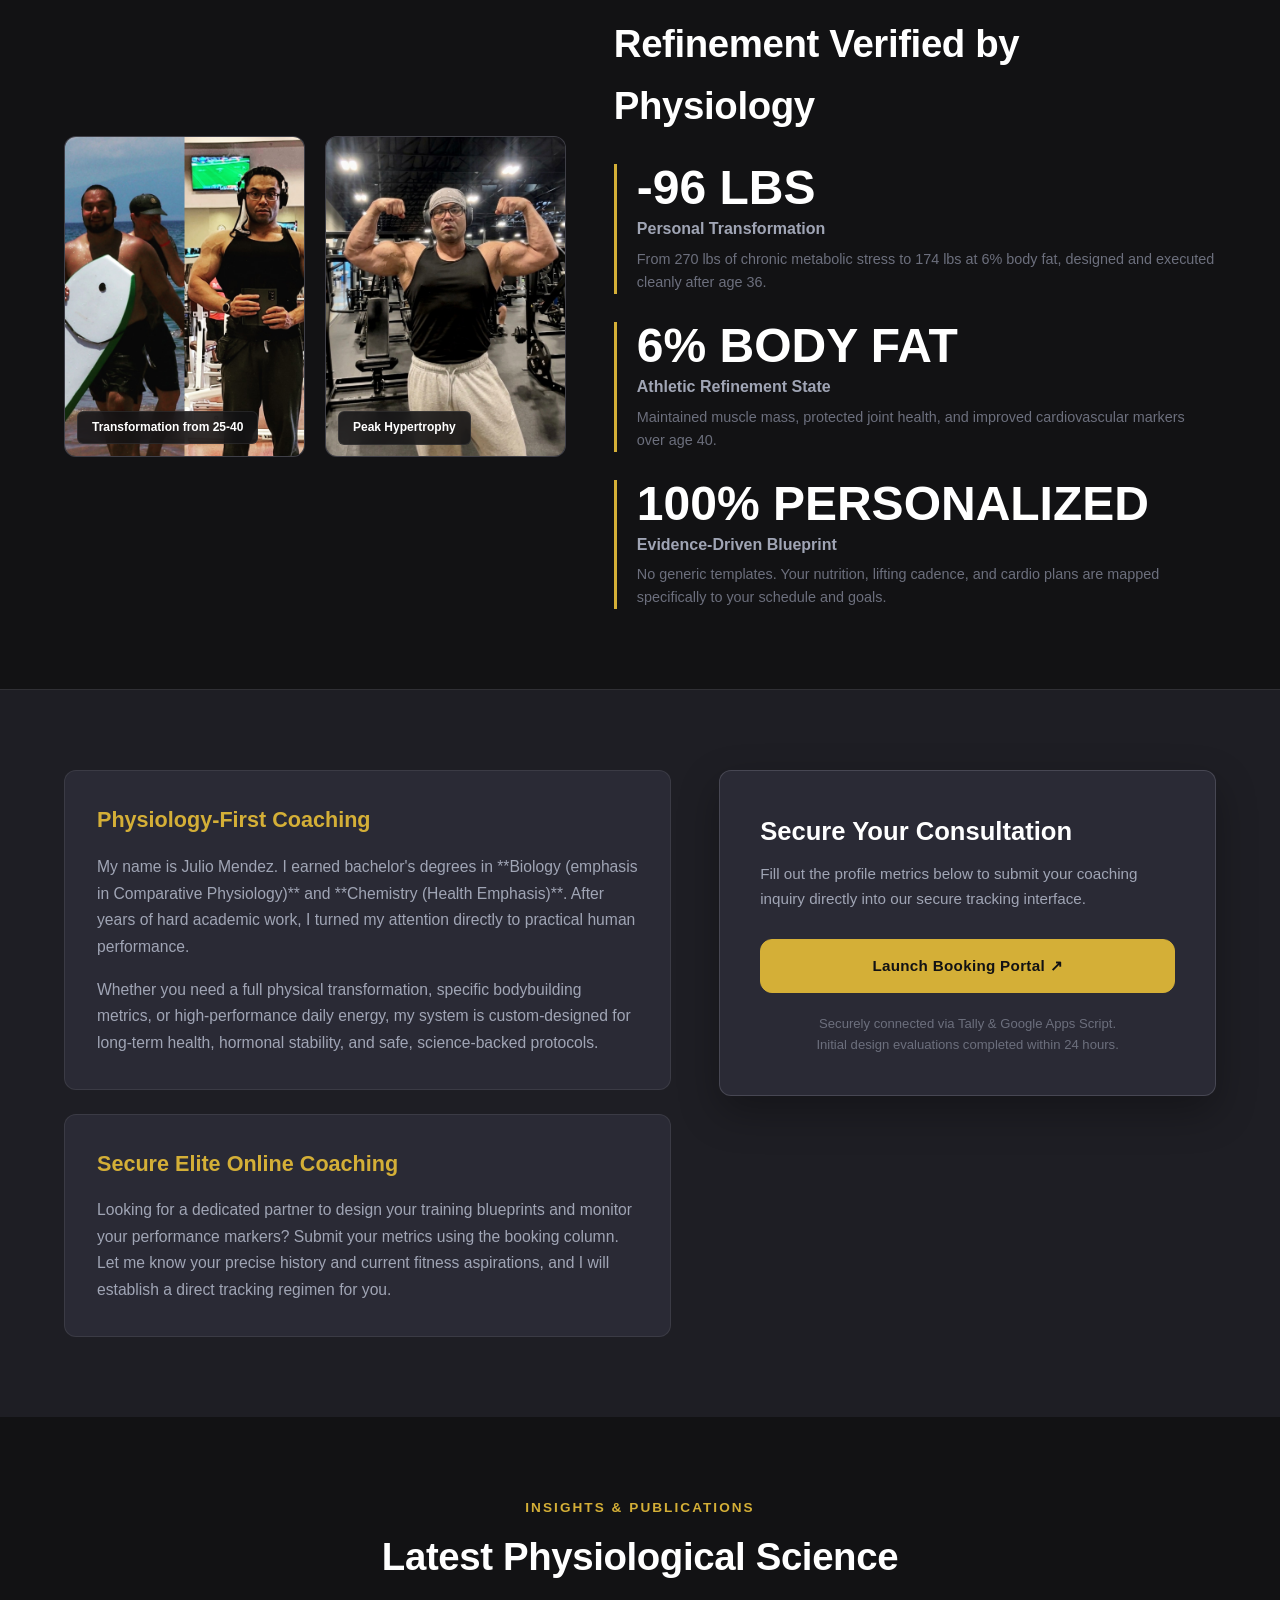
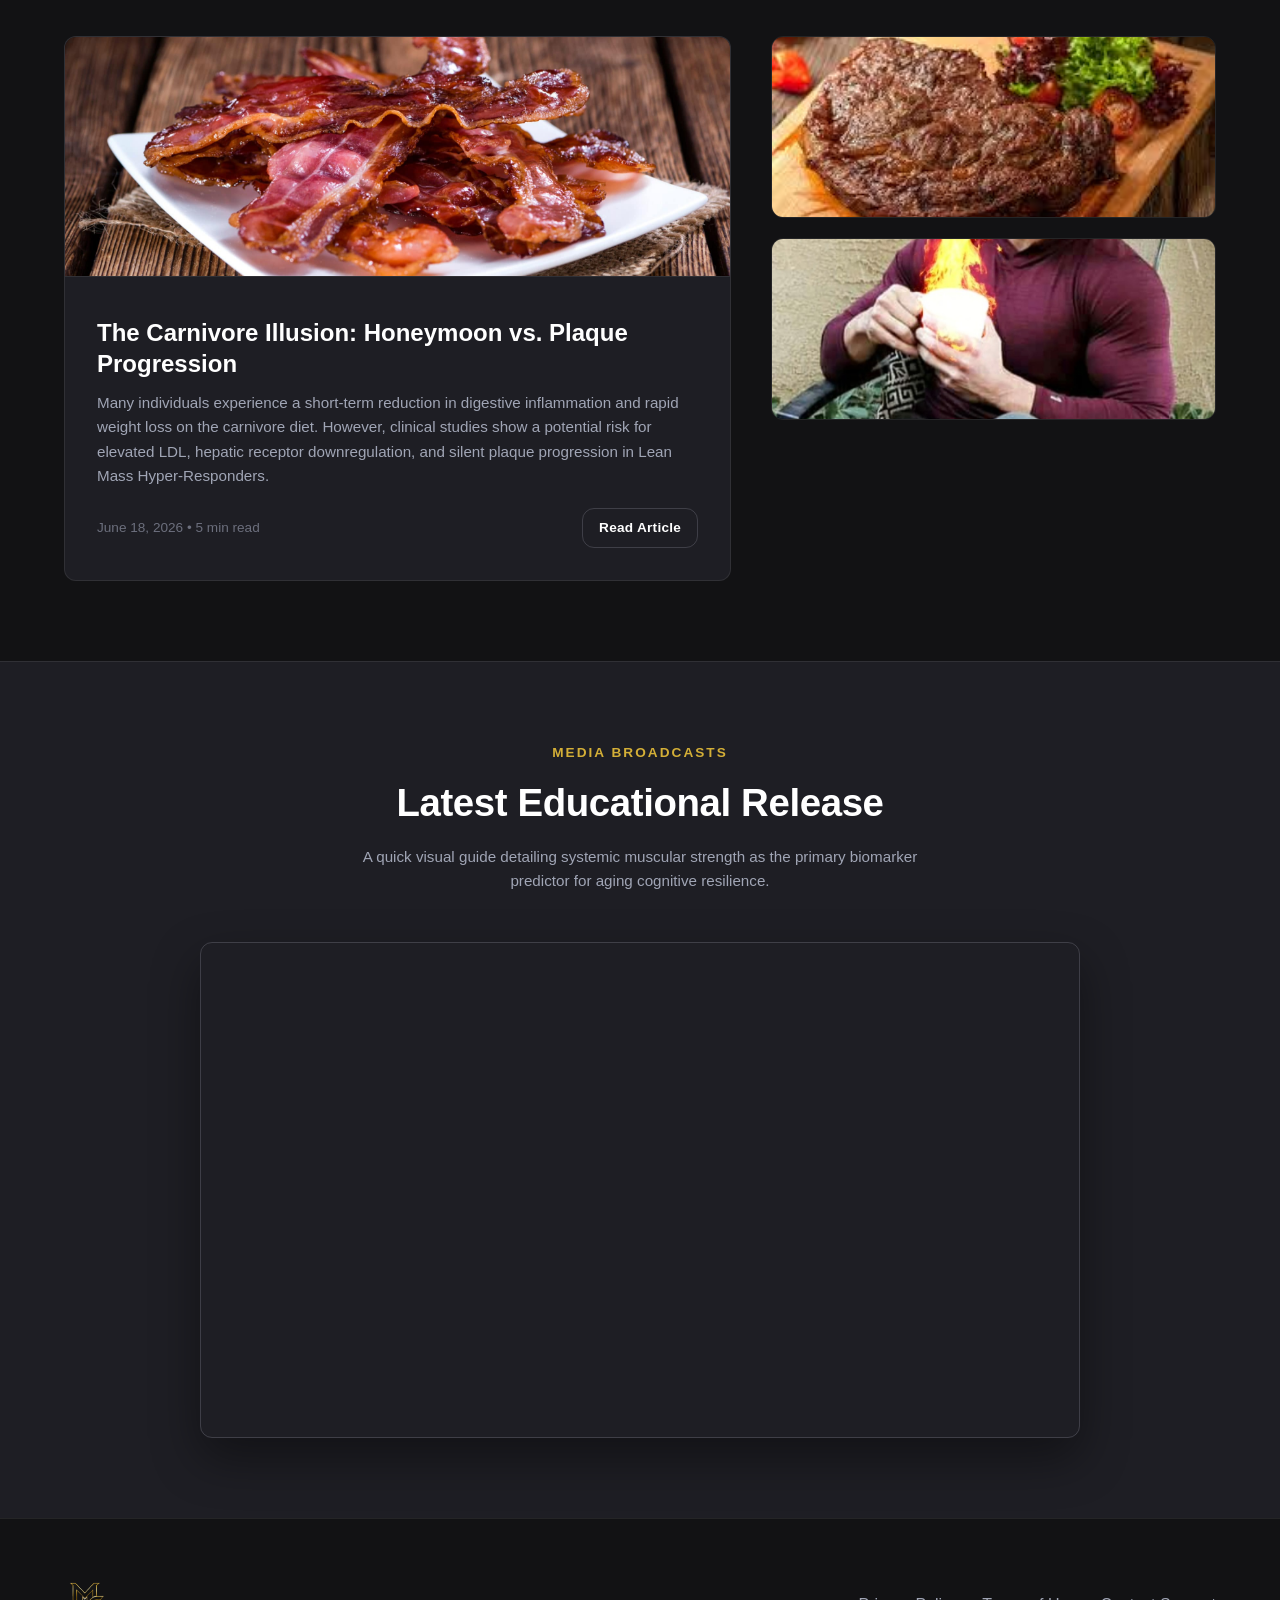
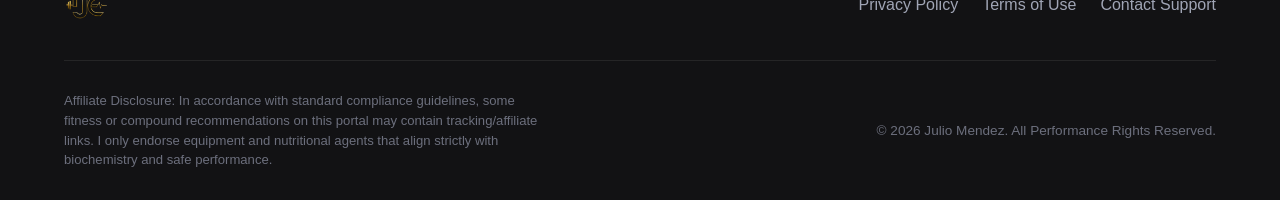
==== commit b6621c3e: "images added" ====
--- a/index.html
+++ b/index.html
@@ -123,7 +123,7 @@
                             <div class="image-label">Transformation from 25-40</div>
                         </div>
                         <div class="image-frame">
-                            <img src="assets/images/myself/gains.jpg" alt="Julio Mendez Muscle Mass Phase" />
+                            <img src="assets/images/myself/gains.jpeg" alt="Julio Mendez Muscle Mass Phase" />
                             <div class="image-label">Peak Hypertrophy</div>
                         </div>
                     </div>
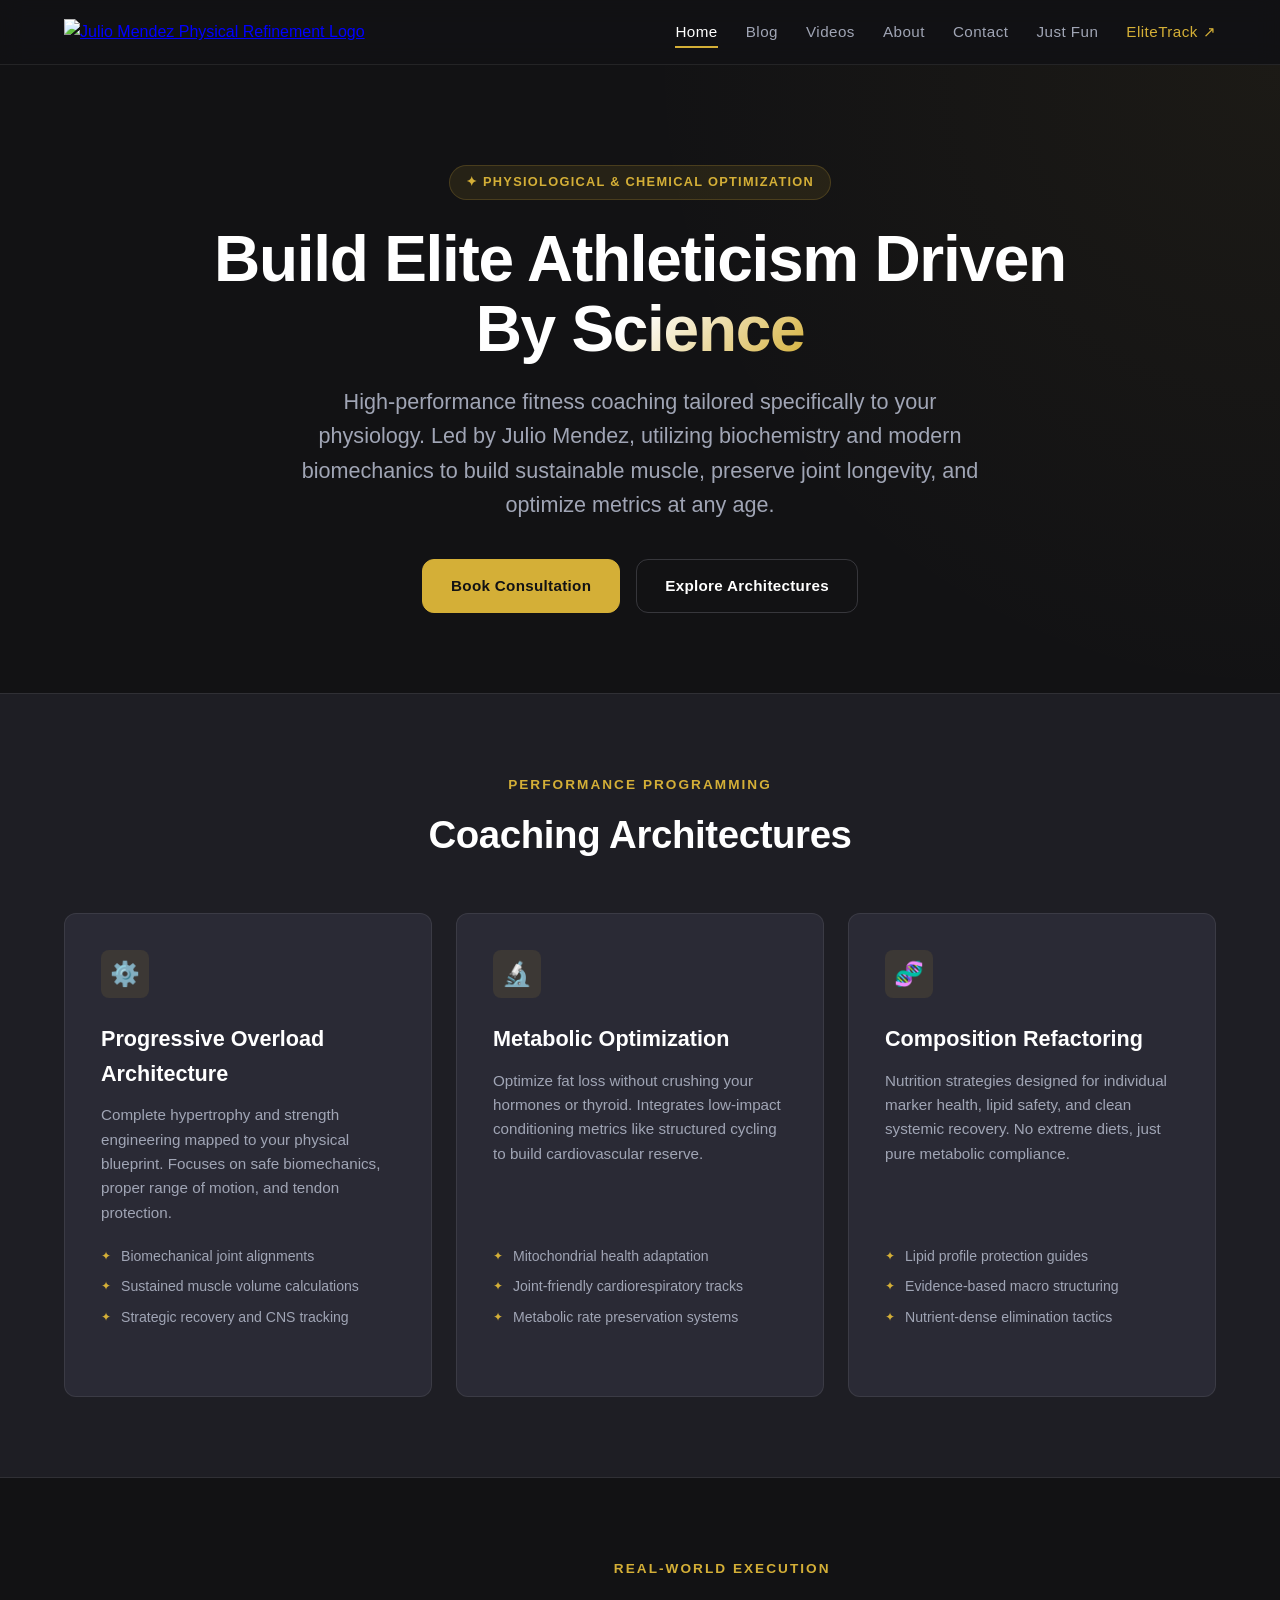
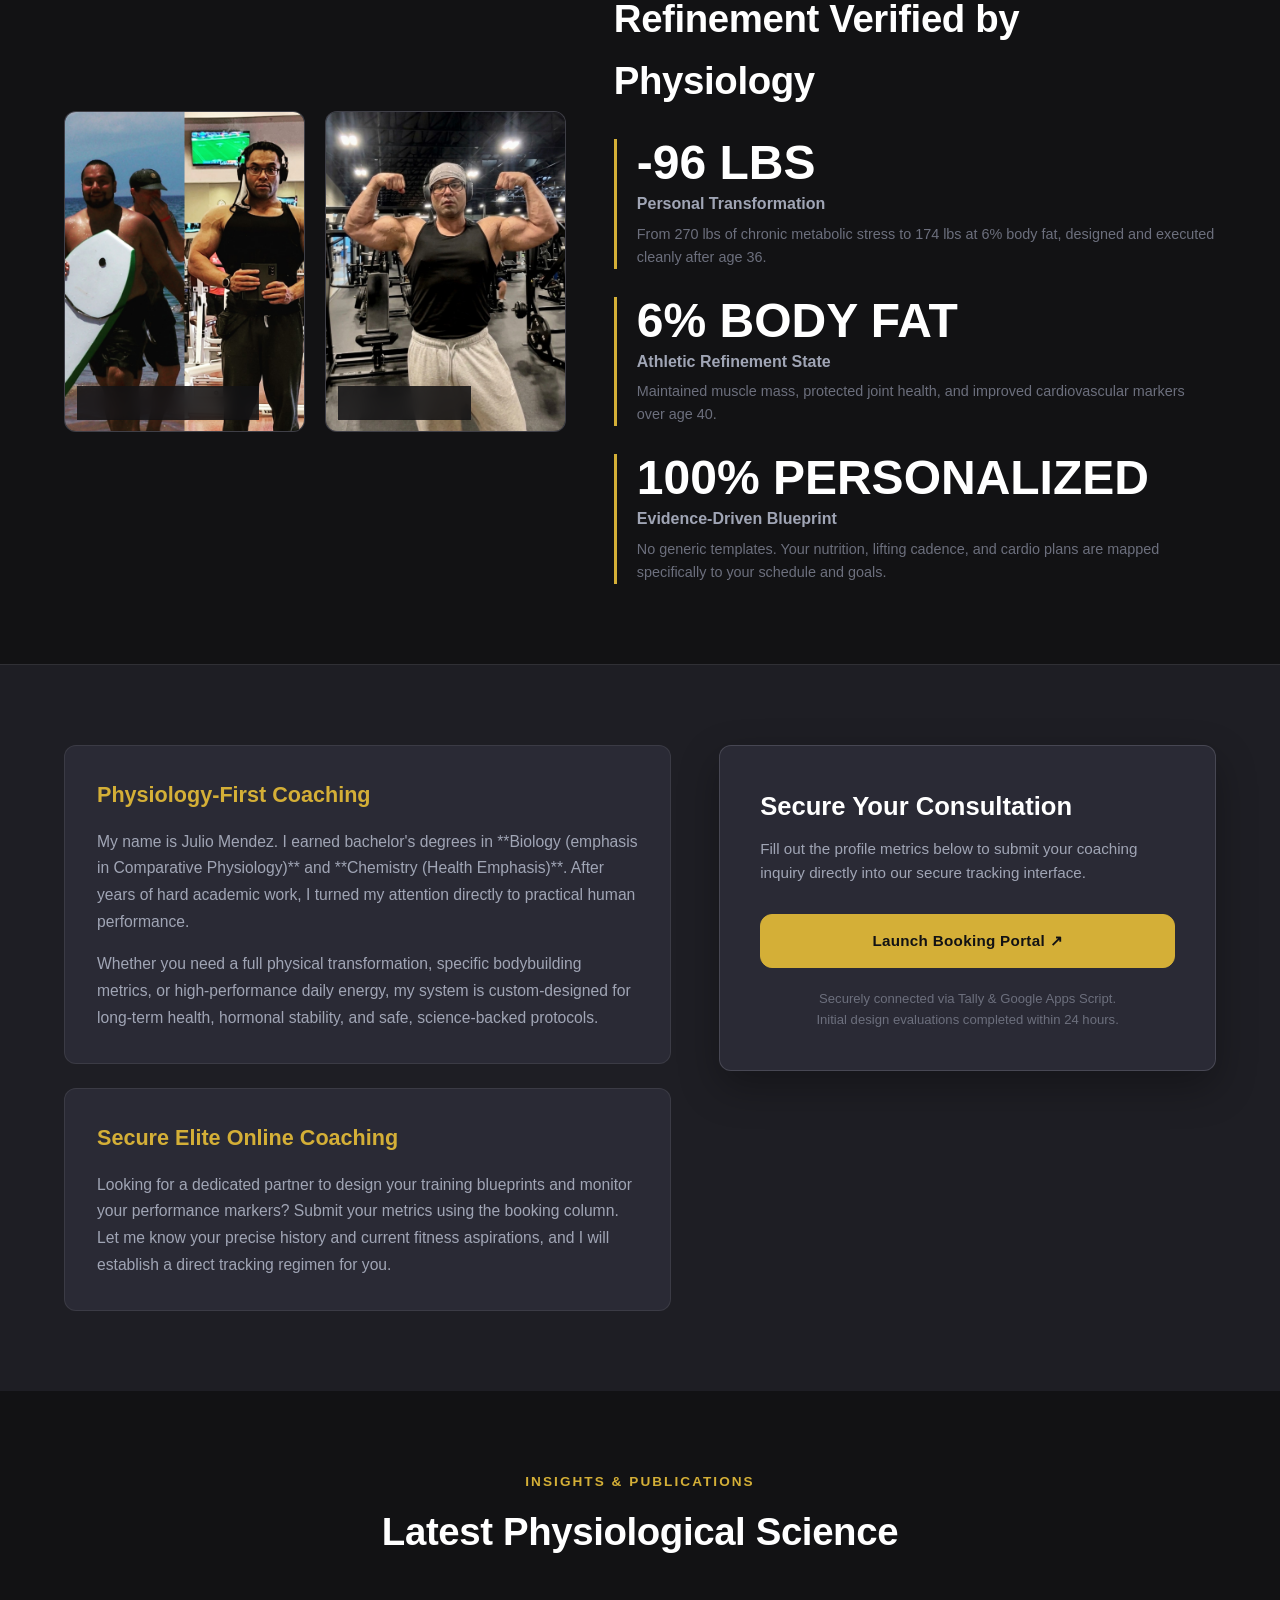
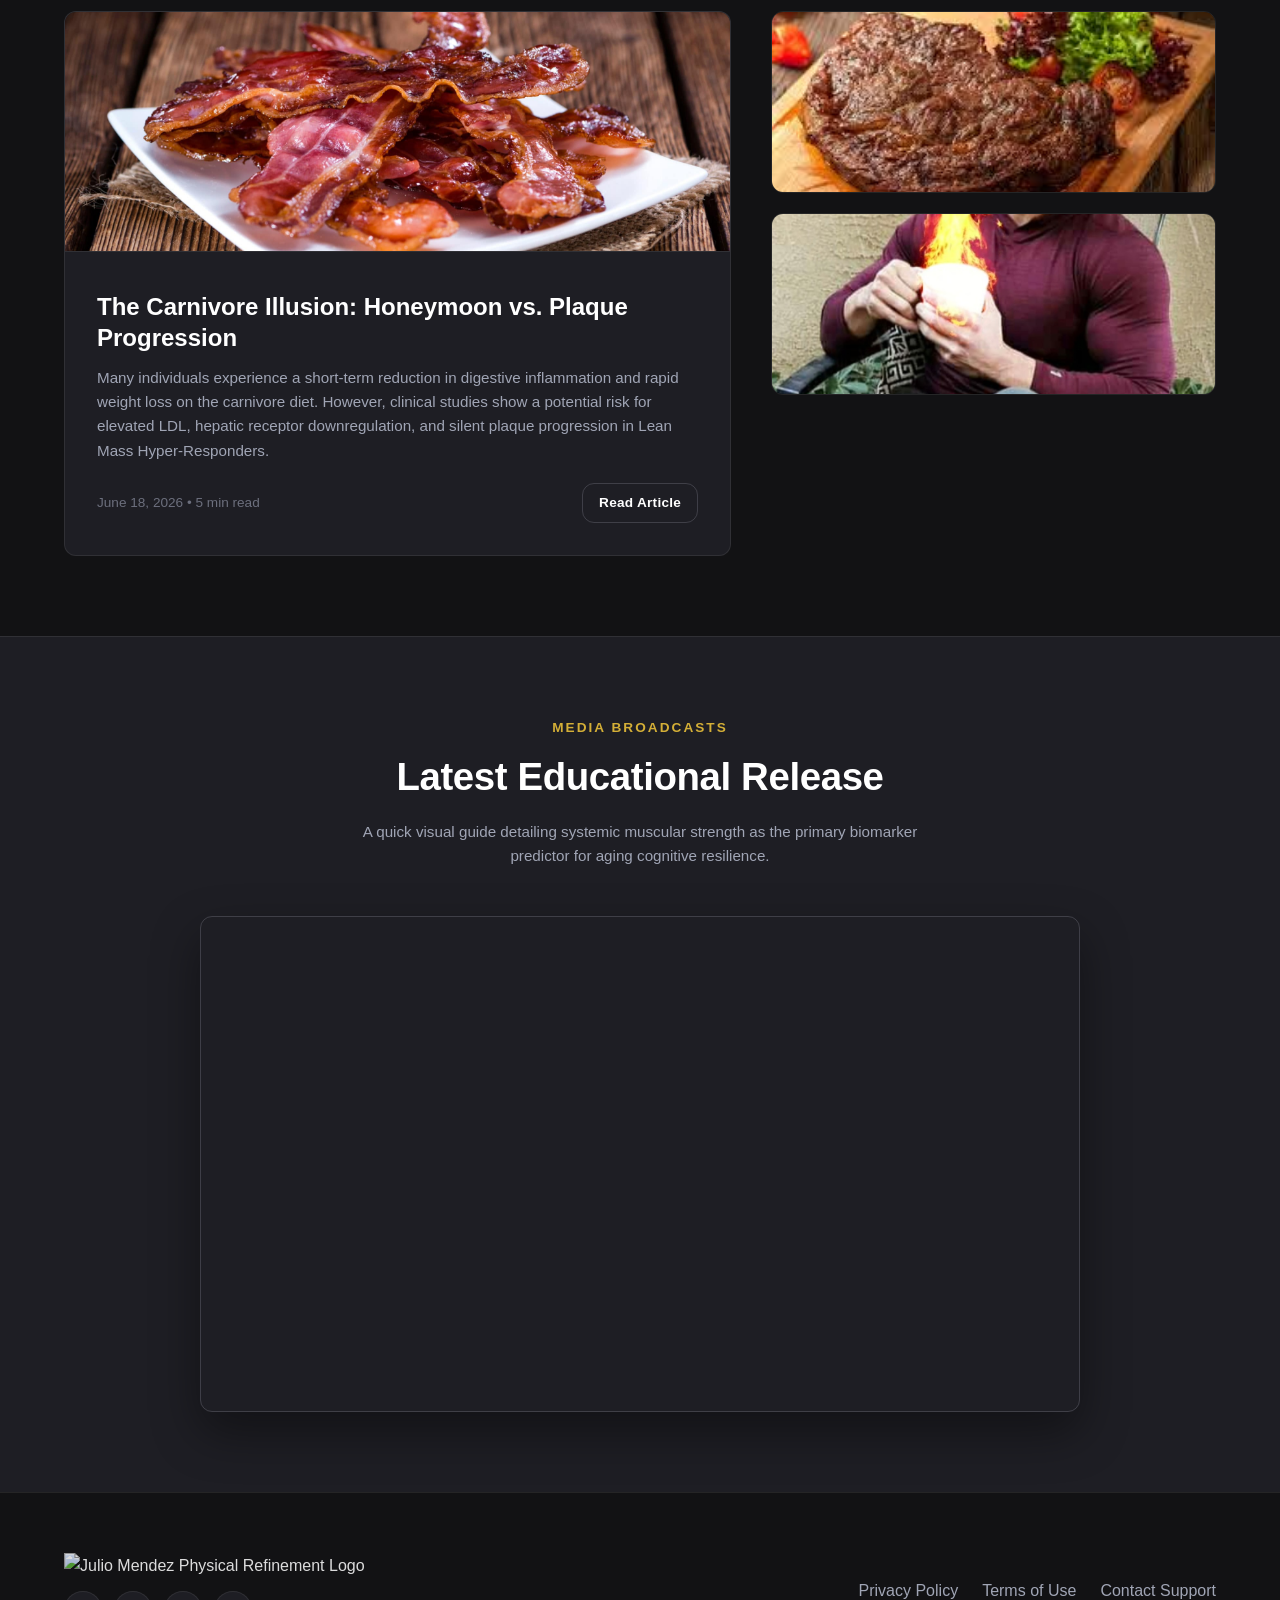
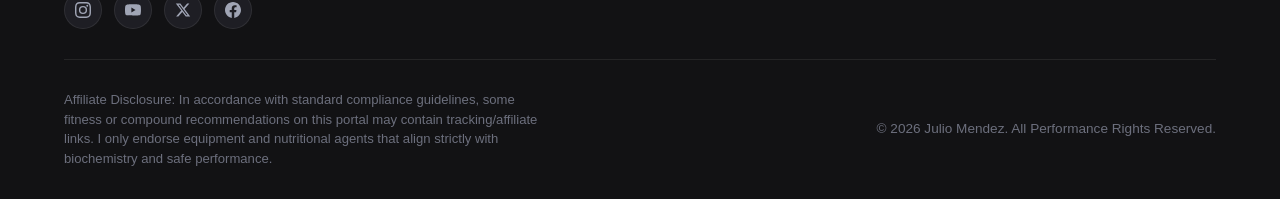
==== commit a62136b0: "fix header and footer" ====
--- a/index.html
+++ b/index.html
@@ -17,15 +17,18 @@
         <div class="container header-wrap">
             <div class="logo-wrapper">
                 <a href="index.html">
-                    <img src="assets/images/logo.png" class="logo" alt="Julio Mendez Physical Refinement Logo" />
+                    <img src="pages/blog/images/logo.png" class="logo" alt="Julio Mendez Physical Refinement Logo" />
                 </a>
             </div>
             <nav class="nav-links">
                 <a href="index.html" class="active">Home</a>
                 <a href="blog/">Blog</a>
+                <a href="videos/">Videos</a>
                 <a href="about/">About</a>
                 <a href="contact/">Contact</a>
                 <a href="justfun/">Just Fun</a>
+                <a href="https://fitnesstracker-kappa-plum.vercel.app/" target="_blank" rel="noopener noreferrer"
+                    class="elitetrack-link">EliteTrack ↗</a>
             </nav>
         </div>
     </header>
@@ -227,7 +230,7 @@
                         <img src="assets/images/nutrition/Bacon.jpg" class="blog-hero-image"
                             alt="Carnivore Diet Saturated Fats Analysis" />
                         <div class="blog-preview-content">
-                            <h3><a href="/blog/Carnivore.html">The Carnivore Illusion: Honeymoon vs. Plaque
+                            <h3><a href="blog/carnivore.html">The Carnivore Illusion: Honeymoon vs. Plaque
                                     Progression</a></h3>
                             <p>
                                 Many individuals experience a short-term reduction in digestive inflammation and rapid
@@ -289,7 +292,43 @@
         <div class="container">
             <div class="footer-top">
                 <div class="footer-logo">
-                    <img src="assets/images/logo.png" alt="Julio Mendez Physical Refinement Logo" />
+                    <img src="pages/blog/images/logo.png" alt="Julio Mendez Physical Refinement Logo" />
+
+                    <!-- Social Media Deck -->
+                    <div class="footer-socials">
+                        <!-- Instagram -->
+                        <a href="https://instagram.com" target="_blank" rel="noopener noreferrer" class="social-icon"
+                            aria-label="Instagram">
+                            <svg viewBox="0 0 24 24">
+                                <path
+                                    d="M12 2.163c3.204 0 3.584.012 4.85.07 3.252.148 4.771 1.691 4.919 4.919.058 1.265.069 1.645.069 4.849 0 3.205-.012 3.584-.069 4.849-.149 3.225-1.664 4.771-4.919 4.919-1.266.058-1.644.07-4.85.07-3.204 0-3.584-.012-4.849-.07-3.26-.149-4.771-1.699-4.919-4.92-.058-1.265-.07-1.644-.07-4.849 0-3.204.013-3.583.07-4.849.149-3.227 1.664-4.771 4.919-4.919 1.266-.057 1.645-.069 4.849-.069zM12 0C8.741 0 8.333.014 7.053.072 2.695.272.273 2.69.073 7.051.014 8.333 0 8.741 0 12c0 3.259.014 3.668.072 4.948.2 4.358 2.618 6.78 6.98 6.98 1.281.058 1.689.072 4.948.072 3.259 0 3.668-.014 4.948-.072 4.354-.2 6.782-2.618 6.979-6.98.059-1.28.073-1.689.073-4.948 0-3.259-.014-3.667-.072-4.947-.196-4.354-2.617-6.78-6.979-6.98C15.668.014 15.259 0 12 0zm0 5.838a6.162 6.162 0 1 0 0 12.324 6.162 6.162 0 0 0 0-12.324zM12 16a4 4 0 1 1 0-8 4 4 0 0 1 0 8zm6.406-11.845a1.44 1.44 0 1 0 0 2.881 1.44 1.44 0 0 0 0-2.881z" />
+                            </svg>
+                        </a>
+                        <!-- YouTube -->
+                        <a href="https://youtube.com" target="_blank" rel="noopener noreferrer" class="social-icon"
+                            aria-label="YouTube">
+                            <svg viewBox="0 0 24 24">
+                                <path
+                                    d="M23.498 6.163a3.003 3.003 0 0 0-2.11-2.11C19.517 3.545 12 3.545 12 3.545s-7.517 0-9.388.507a3.003 3.003 0 0 0-2.11 2.11C0 8.033 0 12 0 12s0 3.967.502 5.837a3.003 3.003 0 0 0 2.11 2.11C4.483 20.455 12 20.455 12 20.455s7.517 0 9.388-.507a3.003 3.003 0 0 0 2.11-2.11C24 15.967 24 12 24 12s0-3.967-.502-5.837zM9.545 15.568V8.432L15.818 12l-6.273 3.568z" />
+                            </svg>
+                        </a>
+                        <!-- X (Twitter) -->
+                        <a href="https://x.com" target="_blank" rel="noopener noreferrer" class="social-icon"
+                            aria-label="X (formerly Twitter)">
+                            <svg viewBox="0 0 24 24">
+                                <path
+                                    d="M18.244 2.25h3.308l-7.227 8.26 8.502 11.24H16.17l-5.214-6.817L4.99 21.75H1.68l7.73-8.835L1.254 2.25H8.08l4.713 6.231zm-1.161 17.52h1.833L7.084 4.126H5.117z" />
+                            </svg>
+                        </a>
+                        <!-- Facebook -->
+                        <a href="https://facebook.com" target="_blank" rel="noopener noreferrer" class="social-icon"
+                            aria-label="Facebook">
+                            <svg viewBox="0 0 24 24">
+                                <path
+                                    d="M24 12.073c0-6.627-5.373-12-12-12s-12 5.373-12 12c0 5.99 4.388 10.954 10.125 11.854v-8.385H7.078v-3.47h3.047V9.43c0-3.007 1.792-4.669 4.533-4.669 1.312 0 2.686.235 2.686.235v2.953H15.83c-1.491 0-1.956.925-1.956 1.874v2.25h3.328l-.532 3.47h-2.796v8.385C19.612 23.027 24 18.062 24 12.073z" />
+                            </svg>
+                        </a>
+                    </div>
                 </div>
                 <div class="footer-links">
                     <a href="#">Privacy Policy</a>
--- a/assets/css/main.css
+++ b/assets/css/main.css
@@ -2,21 +2,30 @@
    1. DESIGN SYSTEM & TOKEN LAYER
    ========================================================================== */
 :root {
-  --bg-primary: #121214;       /* Deep rich dark backdrop */
-  --bg-secondary: #1E1E24;     /* Elevated section backgrounds */
-  --bg-tertiary: #2A2A35;      /* Interactive components and cards */
-  
-  --accent-gold: #D4AF37;      /* Controlled premium gold accent */
-  --accent-gold-muted: #8F7628;/* Muted gold for borders / inactive states */
-  --slate-silver: #8A8D9A;     /* Soft secondary border / icon tone */
-  
-  --text-primary: #FFFFFF;     /* Pure high-impact reading white */
-  --text-secondary: #A0A5B5;   /* Secondary reading gray */
-  --text-muted: #6C6F7D;        /* Metadata and captions */
-  
+  --bg-primary: #121214;
+  /* Deep rich dark backdrop */
+  --bg-secondary: #1E1E24;
+  /* Elevated section backgrounds */
+  --bg-tertiary: #2A2A35;
+  /* Interactive components and cards */
+
+  --accent-gold: #D4AF37;
+  /* Controlled premium gold accent */
+  --accent-gold-muted: #8F7628;
+  /* Muted gold for borders / inactive states */
+  --slate-silver: #8A8D9A;
+  /* Soft secondary border / icon tone */
+
+  --text-primary: #FFFFFF;
+  /* Pure high-impact reading white */
+  --text-secondary: #A0A5B5;
+  /* Secondary reading gray */
+  --text-muted: #6C6F7D;
+  /* Metadata and captions */
+
   --border-subtle: rgba(255, 255, 255, 0.08);
   --border-silver: rgba(138, 141, 154, 0.3);
-  
+
   --font-sans: -apple-system, BlinkMacSystemFont, "Segoe UI", Roboto, Helvetica, Arial, sans-serif;
   --transition-smooth: all 0.35s cubic-bezier(0.16, 1, 0.3, 1);
   --border-radius: 12px;
@@ -462,7 +471,7 @@
   border: 1px solid var(--border-silver);
   border-radius: var(--border-radius);
   padding: 40px;
-  box-shadow: 0 16px 40px rgba(0,0,0,0.3);
+  box-shadow: 0 16px 40px rgba(0, 0, 0, 0.3);
 }
 
 .form-column h3 {
@@ -569,7 +578,7 @@
   border-radius: var(--border-radius);
   overflow: hidden;
   border: 1px solid var(--border-silver);
-  box-shadow: 0 20px 48px rgba(0,0,0,0.4);
+  box-shadow: 0 20px 48px rgba(0, 0, 0, 0.4);
 }
 
 .video-wrapper iframe {
@@ -645,19 +654,19 @@
     grid-template-columns: 1fr;
     gap: 40px;
   }
-  
+
   .conversion-layout {
     grid-template-columns: 1fr;
   }
-  
+
   .media-grid {
     grid-template-columns: 1fr;
   }
-  
+
   .media-right-panel {
     flex-direction: row;
   }
-  
+
   .media-right-panel .asset-box {
     flex: 1;
   }
@@ -668,37 +677,83 @@
     flex-direction: column;
     gap: 16px;
   }
-  
+
   .nav-links {
     flex-wrap: wrap;
     justify-content: center;
     gap: 16px;
   }
-  
+
   .hero-section {
     padding: 60px 0;
   }
-  
+
   .hero-ctas {
     flex-direction: column;
     width: 100%;
     max-width: 320px;
     margin: 0 auto;
   }
-  
+
   .btn {
     width: 100%;
   }
-  
+
   .results-visuals {
     grid-template-columns: 1fr;
   }
-  
+
   .form-column {
     padding: 24px;
   }
-  
+
   .media-right-panel {
     flex-direction: column;
   }
+}
+
+/* ==========================================================================
+   GLOBAL SOCIAL MEDIA DECK (FOOTER)
+   ========================================================================== */
+.footer-socials {
+  display: flex;
+  gap: 12px;
+  align-items: center;
+  margin-top: 12px;
+}
+
+.social-icon {
+  width: 38px;
+  height: 38px;
+  display: inline-flex;
+  align-items: center;
+  justify-content: center;
+  border-radius: 50%;
+  border: 1px solid var(--border-subtle);
+  background-color: var(--bg-secondary);
+  color: var(--text-secondary);
+  transition: var(--transition-smooth);
+}
+
+.social-icon svg {
+  width: 16px;
+  height: 16px;
+  fill: currentColor;
+}
+
+.social-icon:hover {
+  color: var(--accent-gold);
+  border-color: rgba(212, 175, 55, 0.4);
+  background-color: var(--bg-tertiary);
+  transform: translateY(-2px);
+  box-shadow: 0 4px 12px rgba(212, 175, 55, 0.1);
+}
+
+/* EliteTrack Active Navigation Highlight (Optional Accent) */
+.nav-links a.elitetrack-link {
+  color: var(--accent-gold);
+}
+
+.nav-links a.elitetrack-link:hover {
+  color: #FFFFFF;
 }
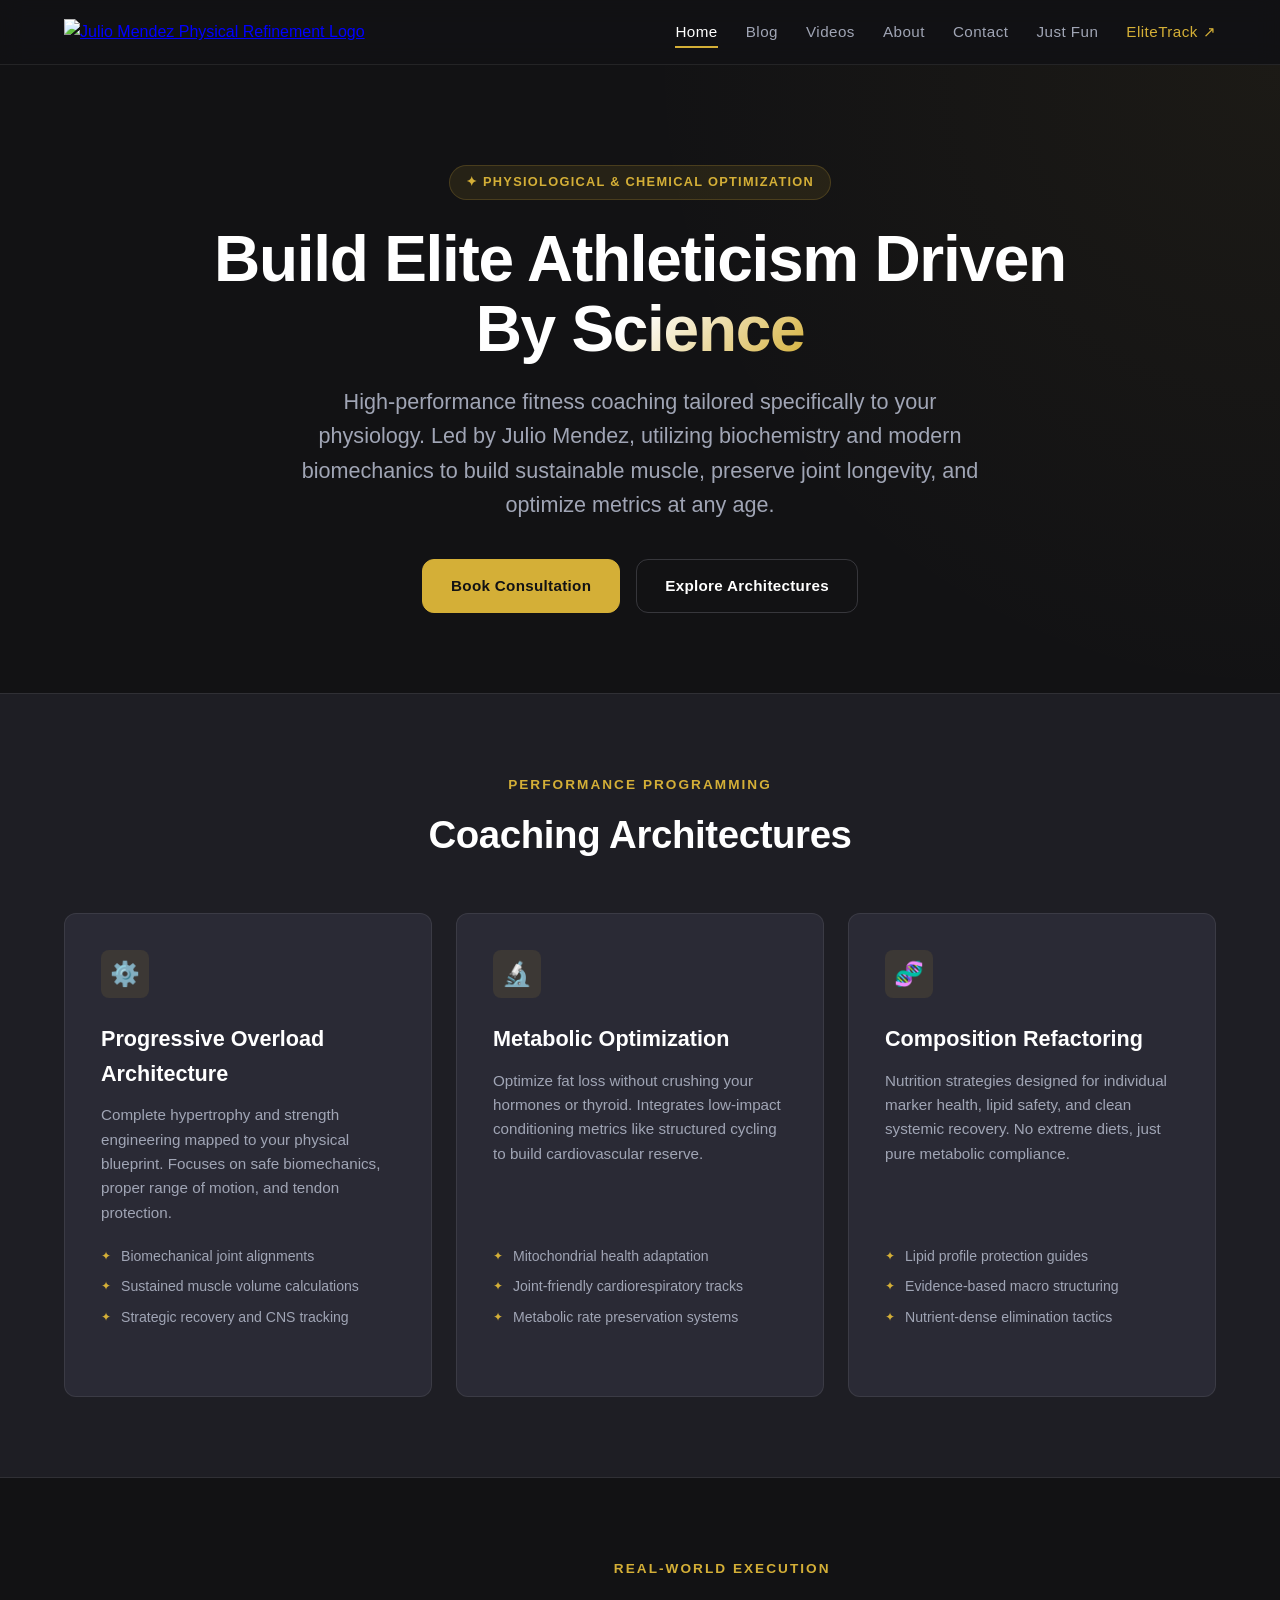
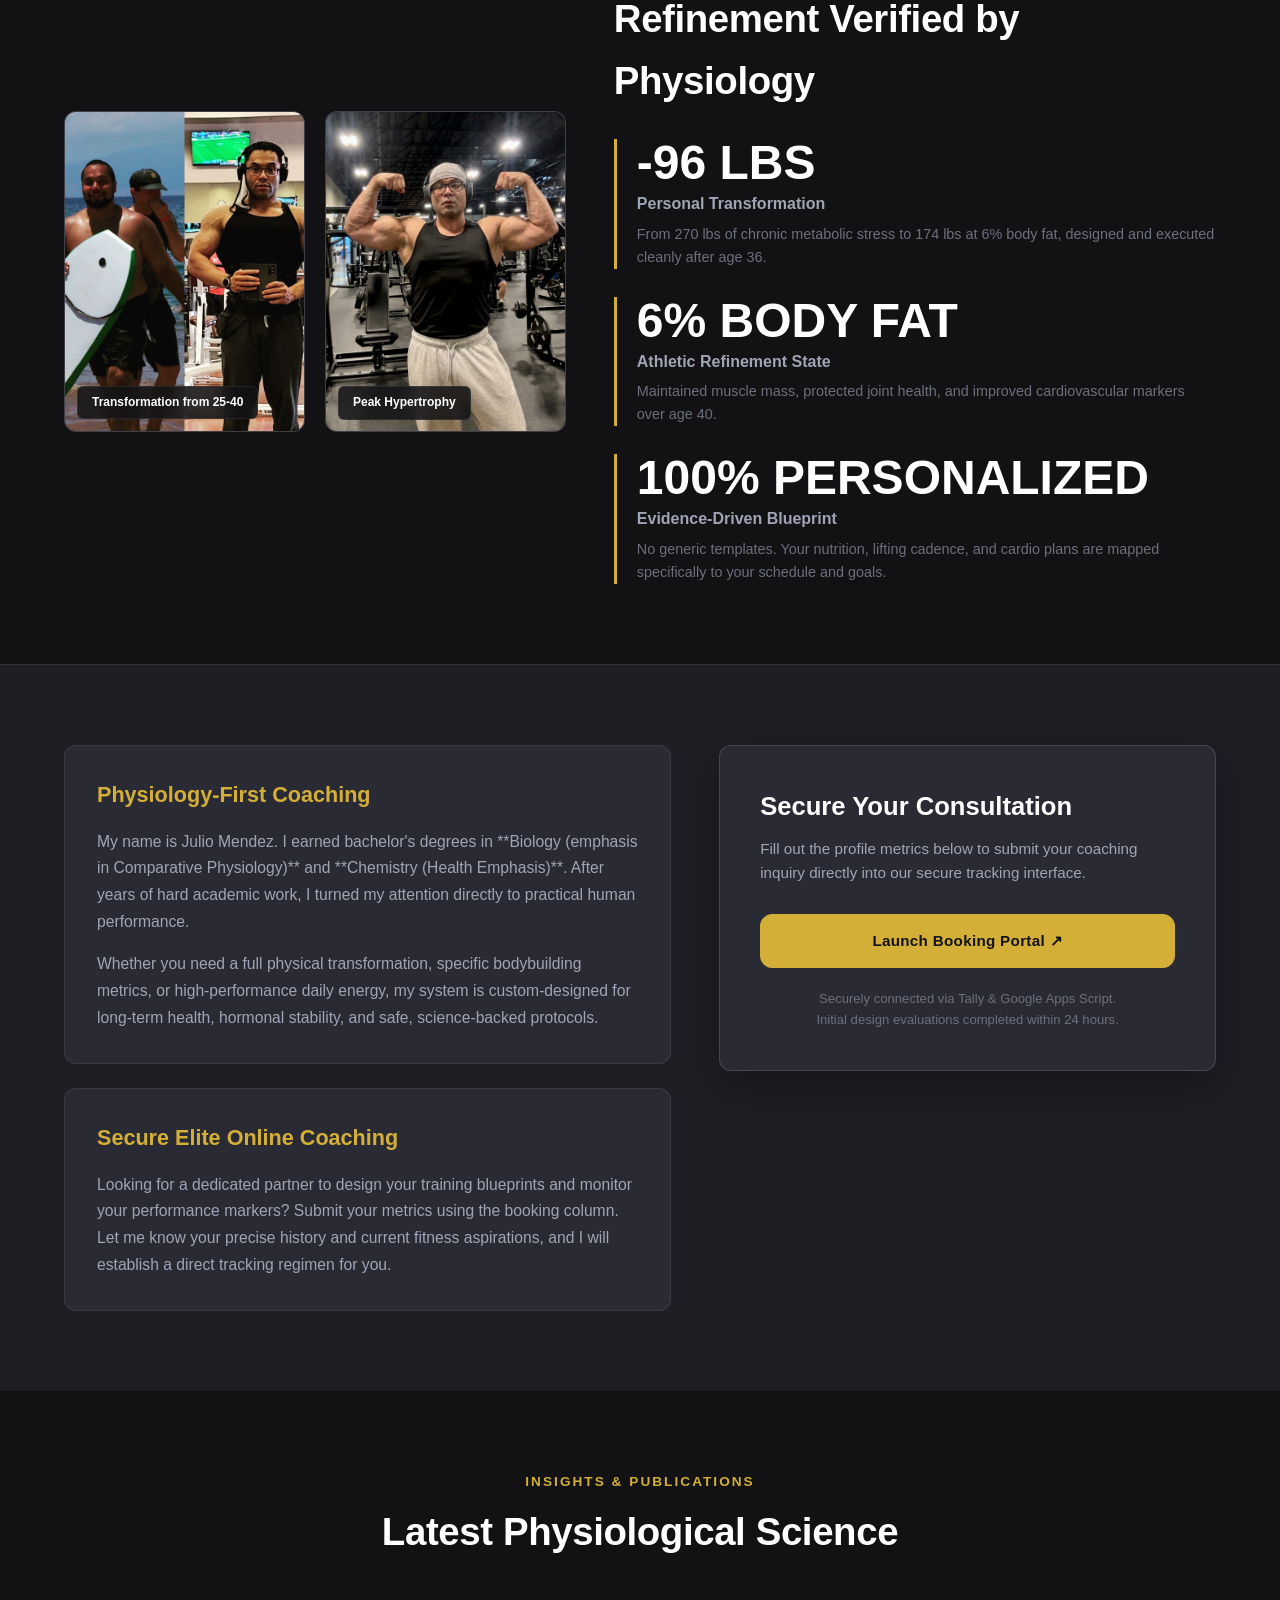
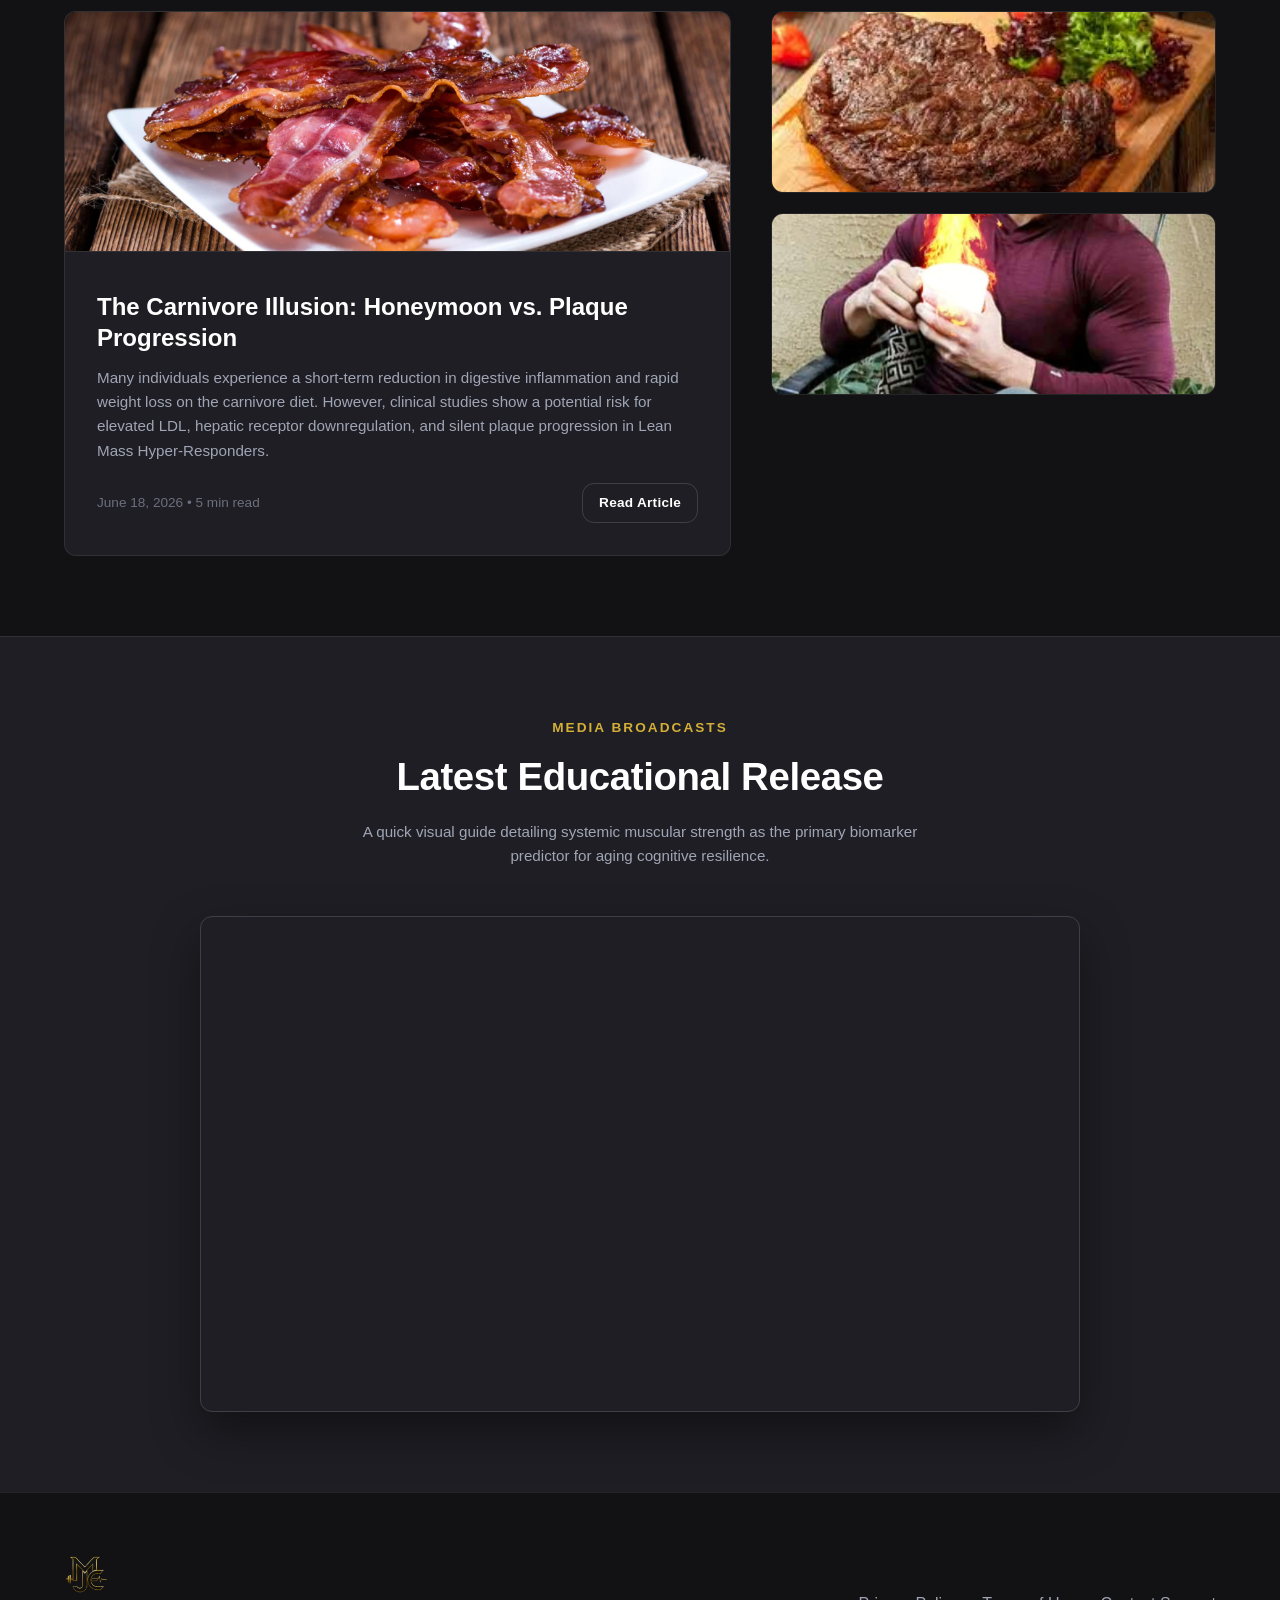
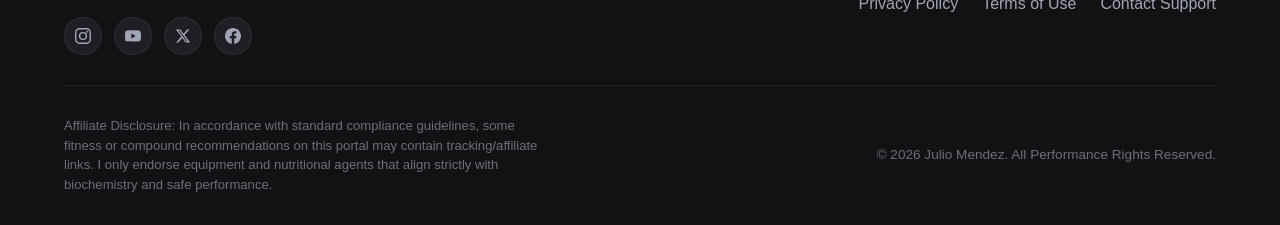
==== commit 6538ad83: "Head and foot for article pages" ====
--- a/index.html
+++ b/index.html
@@ -292,7 +292,7 @@
         <div class="container">
             <div class="footer-top">
                 <div class="footer-logo">
-                    <img src="pages/blog/images/logo.png" alt="Julio Mendez Physical Refinement Logo" />
+                    <img src="/assets/images/logo.png" alt="Julio Mendez Physical Refinement Logo" />
 
                     <!-- Social Media Deck -->
                     <div class="footer-socials">
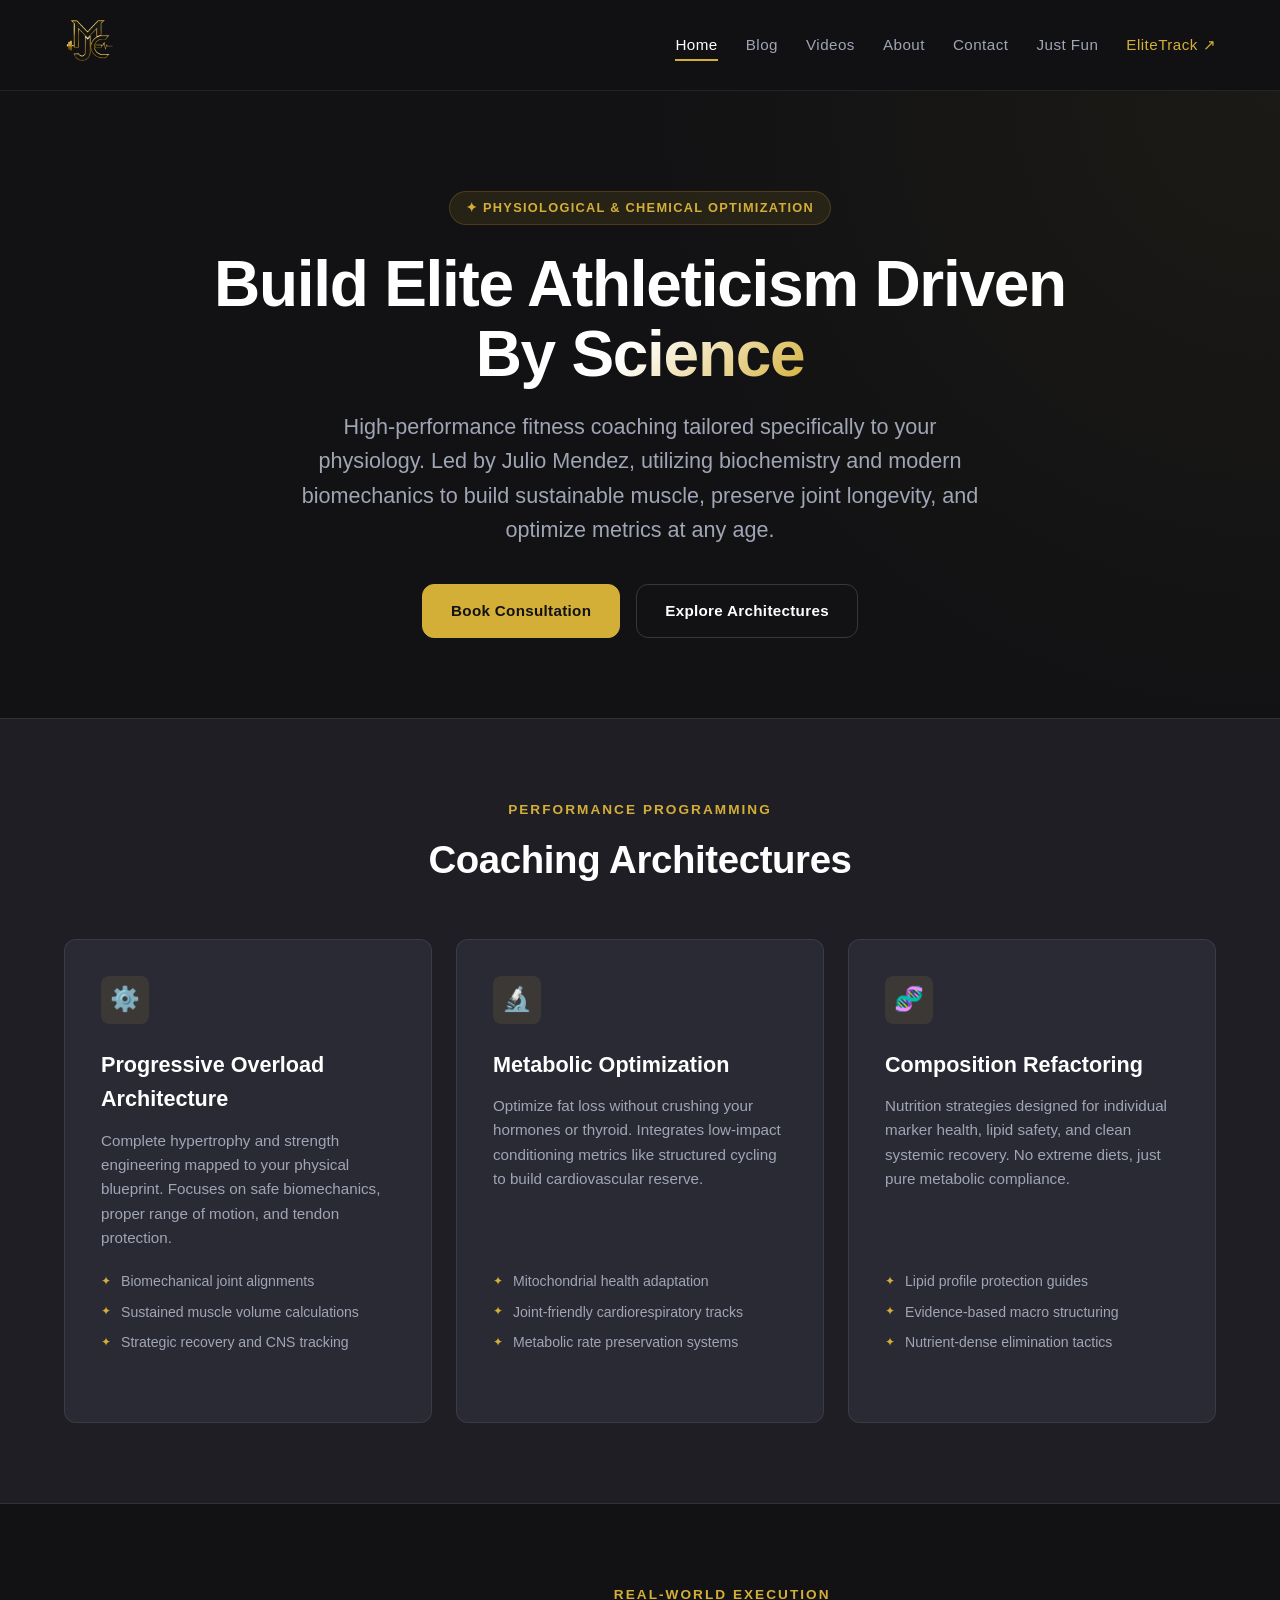
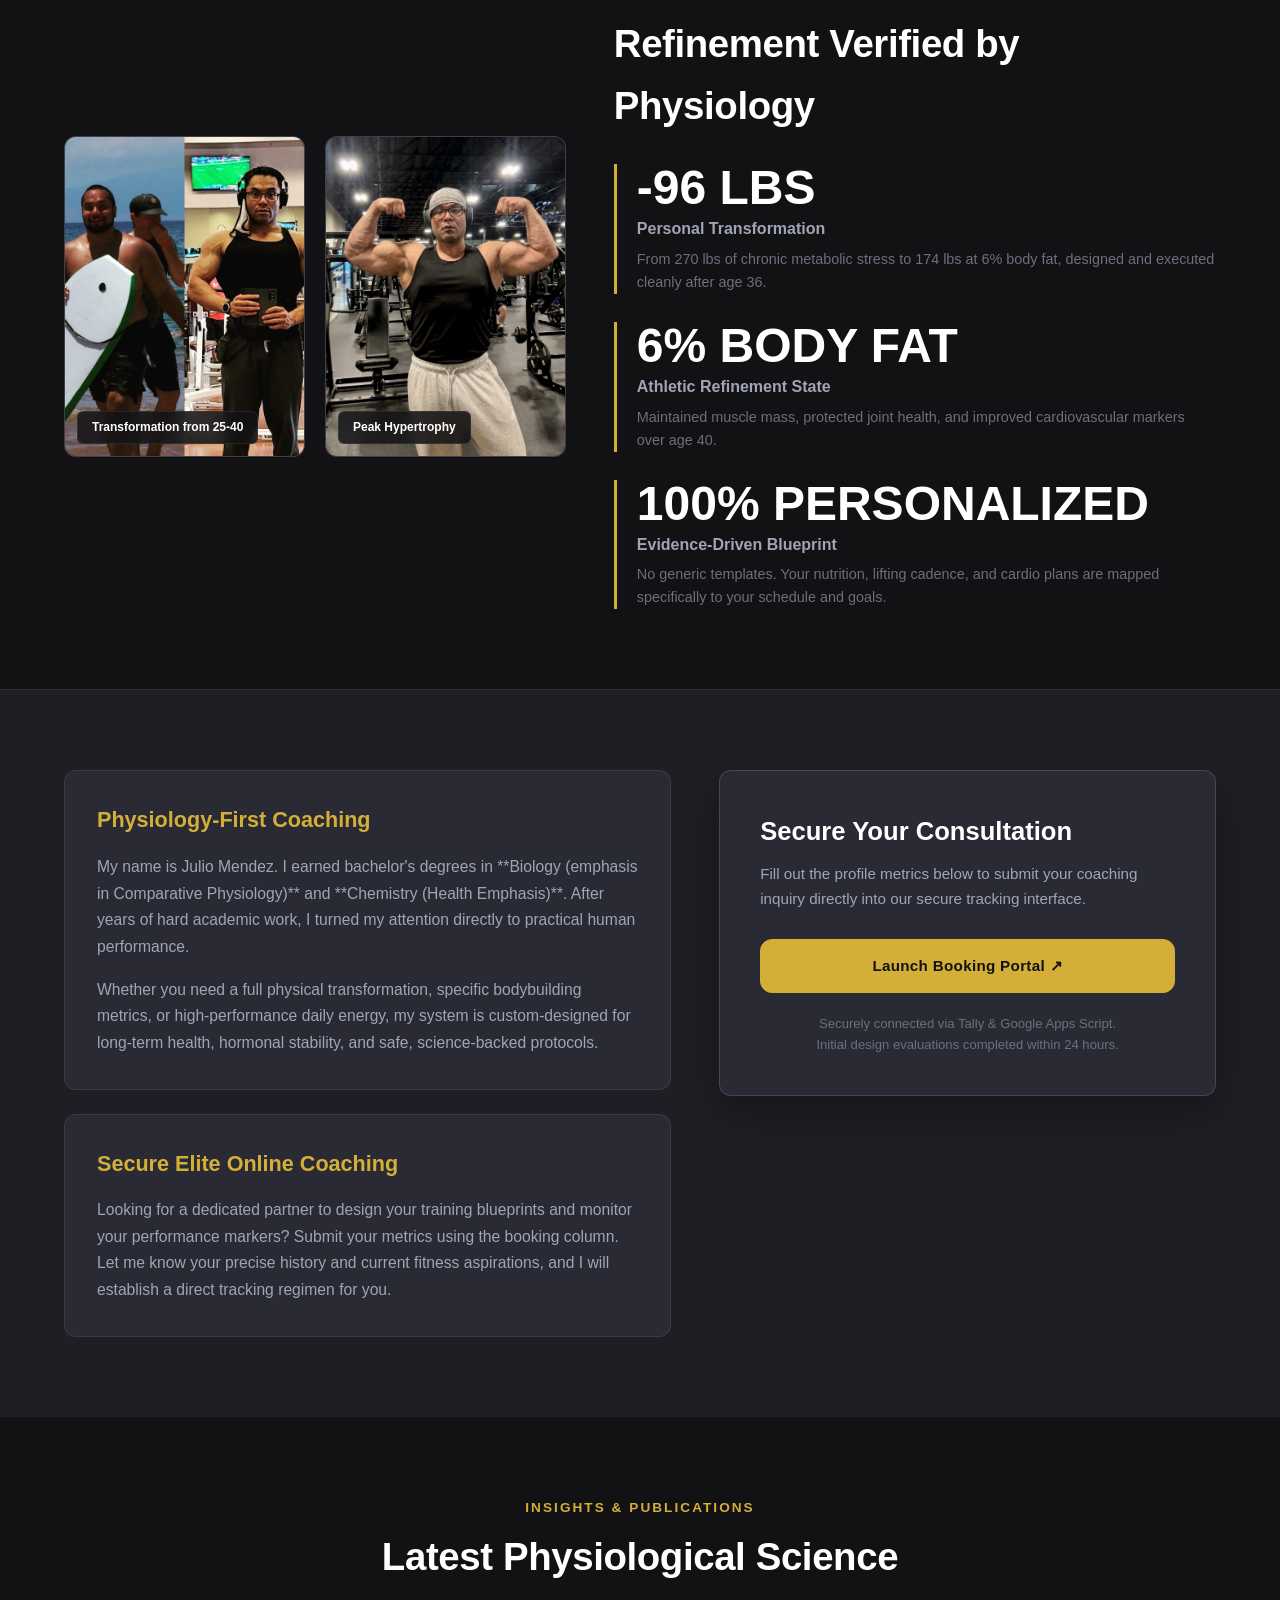
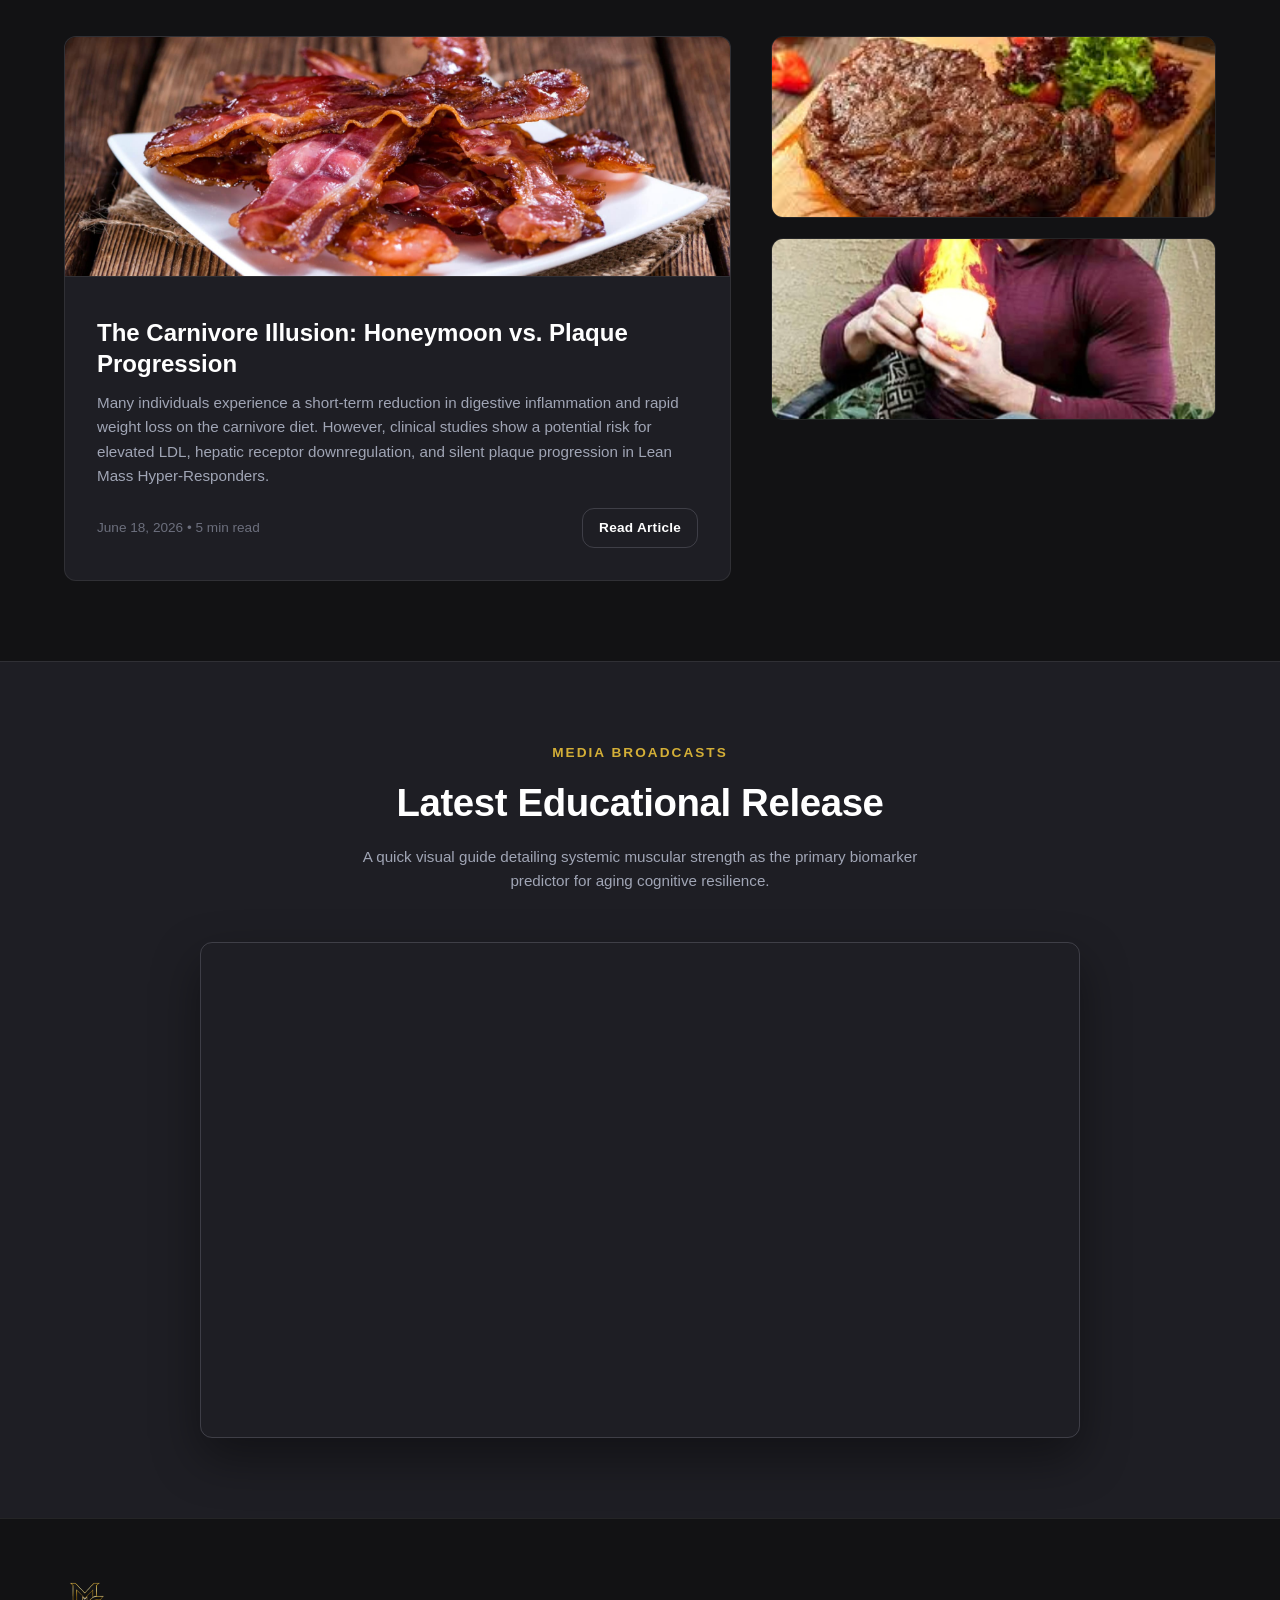
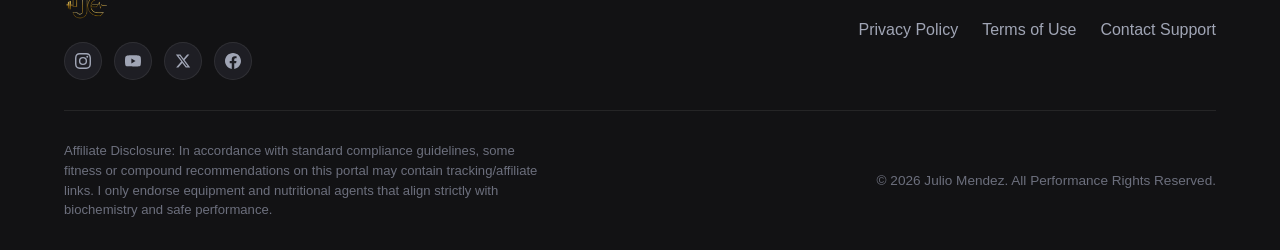
==== commit 3ecfb57e: "maincss to blog and about index missing" ====
--- a/index.html
+++ b/index.html
@@ -17,7 +17,7 @@
         <div class="container header-wrap">
             <div class="logo-wrapper">
                 <a href="index.html">
-                    <img src="pages/blog/images/logo.png" class="logo" alt="Julio Mendez Physical Refinement Logo" />
+                    <img src="assets/images/logo.png" class="logo" alt="Julio Mendez Physical Refinement Logo" />
                 </a>
             </div>
             <nav class="nav-links">
